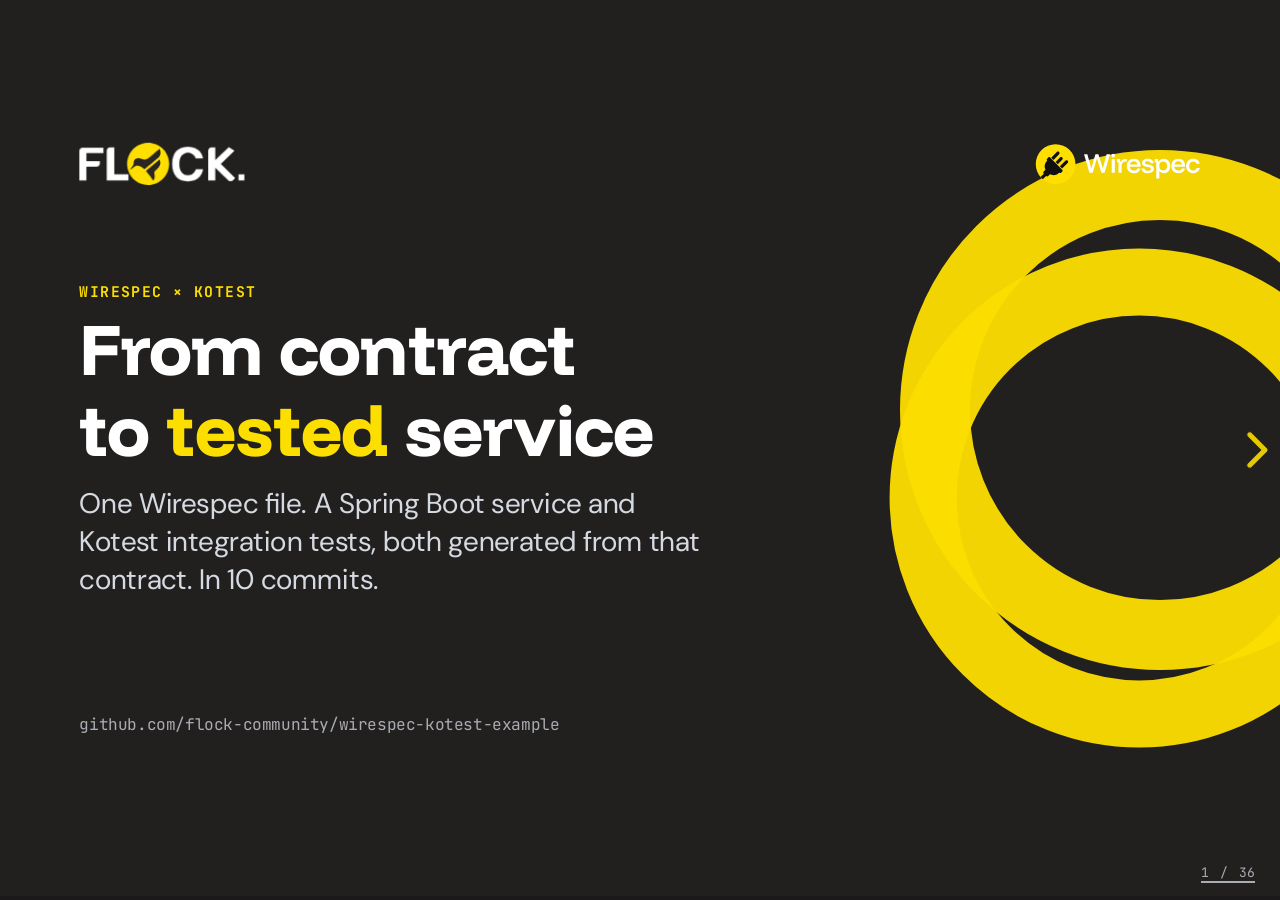
==== index.html @ 3bbf3395 "Add the slides for the talk A reveal.js deck in slides/ that introduces the story and walks through " ====
<!doctype html>
<html lang="en">
<head>
  <meta charset="utf-8">
  <meta name="viewport" content="width=device-width, initial-scale=1">
  <title>From contract to tested service · Wirespec × Kotest</title>
  <meta name="description" content="From one Wirespec contract to a Spring Boot service with Kotest integration tests, in 10 commits.">
  <link rel="icon" type="image/svg+xml" href="assets/wirespec-mark.svg">
  <link rel="stylesheet" href="vendor/reveal.js-5.2.1/dist/reset.css">
  <link rel="stylesheet" href="vendor/reveal.js-5.2.1/dist/reveal.css">
  <link rel="stylesheet" href="css/flock.css">
</head>
<body>
<div class="reveal">
  <div class="deck-footer">
    <img src="assets/flock-logo.png" alt="Flock.">
    <span class="label"></span>
  </div>

  <div class="slides">

    <!-- ============================================================ Intro -->

    <section class="title-slide" data-state="title">
      <div class="frame">
        <div class="brand-row">
          <img src="assets/flock-logo.png" alt="Flock.">
          <img src="assets/wirespec-logo.svg" alt="Wirespec">
        </div>
        <div>
          <p class="kicker">Wirespec × Kotest</p>
          <h1>From contract<br>to <span class="hl">tested</span> service</h1>
          <p class="lead">One Wirespec file. A Spring Boot service and Kotest integration tests, both generated from that contract. In 10 commits.</p>
        </div>
        <p class="repo">github.com/flock-community/wirespec-kotest-example</p>
      </div>
      <aside class="notes">
        Welcome. This talk follows a repository that goes from one Wirespec contract to a Spring Boot
        service with Kotest integration tests, one commit per step. Every step is tagged, so you can
        check out any step afterwards and run it.
      </aside>
    </section>

    <section data-label="the story">
      <p class="kicker">The story</p>
      <h2>A small library service</h2>
      <div class="cols four cards">
        <div class="card"><h3>Books</h3><p>Put books on the shelf and list them by genre.</p><p class="caption">REST</p></div>
        <div class="card"><h3>Loans</h3><p>Borrow and return. A <code>409</code> when that is not allowed.</p><p class="caption">Business rules</p></div>
        <div class="card"><h3>Ratings</h3><p>Averaged from the reviews on an external review platform.</p><p class="caption">Downstream HTTP</p></div>
        <div class="card"><h3>Donations</h3><p>Donated books arrive on a Kafka topic.</p><p class="caption">Async messaging</p></div>
      </div>
      <p class="lead" style="margin-top: 40px">Every part of it is described in a Wirespec contract, and tested from that same contract.</p>
      <aside class="notes">
        The example is deliberately small but touches everything a real service has: a REST API, a
        business rule that can fail, a call to another team's service, and asynchronous messaging.
      </aside>
    </section>

    <section data-label="the problem">
      <p class="kicker">The problem</p>
      <h2>Integration tests drift away from the API</h2>
      <div class="cols cards big">
        <div class="card fragment"><h3>Hand-written JSON</h3><p>Rename a field in the API and the test still compiles. It just sends the wrong body.</p></div>
        <div class="card fragment"><h3>The same test data everywhere</h3><p>Every test adds Dune by Frank Herbert. Edge cases never show up.</p></div>
        <div class="card fragment"><h3>Untyped assertions</h3><p>JsonPath strings and raw status codes instead of the types the API defines.</p></div>
        <div class="card fragment"><h3>Nobody checks the contract</h3><p>An undeclared <code>500</code> or a body of the wrong shape slips through if no assertion looks at it.</p></div>
      </div>
      <aside class="notes">
        Most of us have written integration tests like this. They work, but they are not connected to
        the API they test. We will see such a test in step 5.
      </aside>
    </section>

    <section data-label="the idea">
      <p class="kicker">The idea</p>
      <h2>What if the tests came from the contract too?</h2>
      <div class="flow">
        <div class="box contract">library.ws</div>
        <div class="arrow">→</div>
        <div class="box">
          <h3>Wirespec Gradle plugin</h3>
          <span class="chip">SpringMappingAnnotationsExtension</span>
          <span class="chip">KotestDslExtension</span>
        </div>
        <div class="arrow">→</div>
        <div class="outputs">
          <div class="box">Models · endpoints · clients</div>
          <div class="box">Spring handler interfaces</div>
          <div class="box test"><em>Kotest DSL</em>: <code>generate</code> · <code>call</code> · <code>mock</code> · <code>send</code></div>
        </div>
      </div>
      <p class="lead" style="margin-top: 70px">Production code and test code from one source of truth.</p>
      <aside class="notes">
        Wirespec compiles the contract to Kotlin. IR extensions add to what is generated: one puts the
        Spring annotations on the handlers, the other generates a typed test DSL built on Kotest
        generators. That last one is what this talk is about.
      </aside>
    </section>

    <section data-label="the journey">
      <p class="kicker">The journey</p>
      <h2>10 commits</h2>
      <div class="roadmap">
        <div><span>1</span>Write the contract</div>
        <div><span>6</span>Generate the Kotest DSL</div>
        <div><span>2</span>Generate Kotlin with Gradle</div>
        <div><span>7</span>Scenario tests over real HTTP</div>
        <div><span>3</span>Turn it into a Spring Boot app</div>
        <div><span>8</span>Property-based integration tests</div>
        <div><span>4</span>Implement the generated handlers</div>
        <div><span>9</span>Mock a downstream service</div>
        <div><span>5</span>A first test, the classic way</div>
        <div><span>10</span>Test an async Kafka channel</div>
      </div>
      <p class="note">Every step is a commit and a tag: <code>git checkout step-01</code> … <code>step-10</code></p>
      <aside class="notes">
        Steps 1 to 4 build the service, step 5 tests it the classic way, and steps 6 to 10 introduce the
        Kotest integration piece by piece.
      </aside>
    </section>

    <!-- ============================================================ Step 1 -->

    <section class="divider" data-state="divider" data-background-color="#fcde00">
      <div class="frame">
        <p class="number">01</p>
        <h2>Write the contract</h2>
        <p>One file describes the whole API. No code yet.</p>
        <p><span class="pill">git checkout step-01</span></p>
      </div>
    </section>

    <section data-label="step-01 · write the contract">
      <p class="kicker">Step 01</p>
      <h2>library.ws</h2>
      <div class="cols wide-right">
        <pre><code class="language-wirespec" data-trim data-line-numbers="|1|3-5|7-12"><script type="text/template">
type Isbn = String(/^97[89][0-9]{10}$/g)

enum Genre {
  FICTION, NON_FICTION, SCIENCE, CHILDREN
}

type BookInput {
  isbn: Isbn,
  title: String,
  author: String,
  genre: Genre
}
        </script></code></pre>
        <pre><code class="language-wirespec" data-trim><script type="text/template">
endpoint ListBooks GET /books ? {genre: Genre?} -> {
  200 -> Book[]
}

endpoint AddBook POST BookInput /books -> {
  201 -> Book
  400 -> ApiError
}

endpoint BorrowBook POST /books/{id: BookId}/loan -> {
  200 -> Book
  404 -> ApiError
  409 -> ApiError
}
        </script></code></pre>
      </div>
      <p class="caption">Refined types with a regex, an enum, records, and endpoints with path and query parameters, a body and every status they can answer.</p>
      <aside class="notes">
        Isbn is a refined type: a String constrained by a regex. Remember the regex and the declared
        statuses; both come back later. The test generators produce values that match the regex, and
        every response a test receives is checked against these statuses.
      </aside>
    </section>

    <!-- ============================================================ Step 2 -->

    <section class="divider" data-state="divider" data-background-color="#fcde00">
      <div class="frame">
        <p class="number">02</p>
        <h2>Generate Kotlin</h2>
        <p>The Wirespec Gradle plugin turns the contract into Kotlin on every build.</p>
        <p><span class="pill">git checkout step-02</span></p>
      </div>
    </section>

    <section data-label="step-02 · generate kotlin">
      <p class="kicker">Step 02</p>
      <h2>A Gradle task generates the code</h2>
      <div class="cols wide-left">
        <div>
          <span class="file">build.gradle.kts</span>
          <pre><code class="language-kotlin" data-trim><script type="text/template">
plugins {
    alias(libs.plugins.kotlin.jvm)
    alias(libs.plugins.wirespec)
}

val wirespec = tasks.register<CompileWirespecTask>("wirespec") {
    input = layout.projectDirectory.dir("src/main/wirespec")
    output = layout.buildDirectory.dir("generated/wirespec")
    packageName = "community.flock.library.contract"
    languages = listOf(Language.Kotlin)
}

kotlin.sourceSets.main {
    kotlin.srcDir(wirespec.flatMap { it.output })
}
          </script></code></pre>
        </div>
        <table class="grid">
          <tr><th>Package</th><th>Contains</th></tr>
          <tr><td><code>model</code></td><td>Data classes and enums; refined types with a <code>validate()</code></td></tr>
          <tr><td><code>endpoint</code></td><td>Per endpoint: <code>Request</code>, a sealed <code>Response</code>, <code>Handler</code>, <code>Call</code></td></tr>
          <tr><td><code>client</code></td><td>Clients on a pluggable <code>Wirespec.Transportation</code></td></tr>
          <tr><td><code>generator</code></td><td>A <code>&lt;Type&gt;Generator</code> per type, driven by a <code>Wirespec.Generator</code></td></tr>
        </table>
      </div>
      <p class="caption">The source directory is the task's output, so Gradle runs <code>wirespec</code> before <code>compileKotlin</code> without a <code>dependsOn</code>.</p>
      <aside class="notes">
        The plugin provides the CompileWirespecTask. Adding its output as a source directory is all the
        wiring needed. Point out the generator package: it is the hook the Kotest integration uses in
        step 6.
      </aside>
    </section>

    <section data-label="step-02 · generate kotlin">
      <p class="kicker">Step 02</p>
      <h2>What the generator writes</h2>
      <div class="cols">
        <div>
          <span class="file">model/Isbn.kt</span>
          <pre><code class="language-kotlin" data-trim><script type="text/template">
data class Isbn(
  override val value: String
) : Wirespec.Refined<String> {
  override fun validate(): Boolean =
    Regex("""^97[89][0-9]{10}$""").matches(value)
  override fun toString(): String =
    value
}
          </script></code></pre>
        </div>
        <div>
          <span class="file">endpoint/AddBook.kt (abridged)</span>
          <pre class="tight"><code class="language-kotlin" data-trim><script type="text/template">
object AddBook : Wirespec.Endpoint {
  data class Request(..., override val body: BookInput)
  sealed interface Response<T : Any> : Wirespec.Response<T>
  data class Response201(..., override val body: Book)
  data class Response400(..., override val body: ApiError)

  fun interface Handler : Wirespec.Handler {
    suspend fun addBook(request: Request): Response<*>
  }
  fun interface Call : Wirespec.Call {
    suspend fun addBook(body: BookInput): Response<*>
  }
}
          </script></code></pre>
        </div>
      </div>
      <p class="caption">The generated code only needs the small Wirespec runtime (<code>wirespec-jvm</code>).</p>
      <aside class="notes">
        Refined types become wrappers with a validate() that checks the regex. Each endpoint becomes an
        object with a sealed Response per declared status, a Handler for the server side and a Call
        for the client side.
      </aside>
    </section>

    <!-- ============================================================ Step 3 -->

    <section class="divider" data-state="divider" data-background-color="#fcde00">
      <div class="frame">
        <p class="number">03</p>
        <h2>Spring Boot</h2>
        <p>Plug the generated handlers into Spring MVC.</p>
        <p><span class="pill">git checkout step-03</span></p>
      </div>
    </section>

    <section data-label="step-03 · spring boot">
      <p class="kicker">Step 03</p>
      <h2>An IR extension adds the Spring annotations</h2>
      <div class="cols wide-left">
        <div>
          <span class="file">build.gradle.kts</span>
          <pre class="tight"><code class="language-kotlin" data-trim data-line-numbers="|2|5|8-11"><script type="text/template">
dependencies {
    implementation(platform(SpringBootPlugin.BOM_COORDINATES))
    implementation(libs.spring.boot.starter.web)
    implementation(libs.kotlinx.coroutines.reactor)
    implementation(libs.wirespec.spring)
}

tasks.register<CompileWirespecTask>("wirespec") {
    // ...
    extensionClasses = listOf(SpringMappingAnnotationsExtension::class.java)
}
          </script></code></pre>
          <p class="note">The Spring Boot BOM is a Gradle <code>platform(...)</code>: it adds constraints instead of forcing versions, so <code>kotlinx-coroutines</code> and Jackson are not downgraded.</p>
        </div>
        <div>
          <span class="file">generated: endpoint/AddBook.kt</span>
          <pre class="tight"><code class="language-kotlin" data-trim><script type="text/template">
interface Handler : Wirespec.Handler {
    @PostMapping("/books")
    suspend fun addBook(request: Request): Response<*>
}
          </script></code></pre>
          <span class="file">LibraryApplication.kt</span>
          <pre class="tight"><code class="language-kotlin" data-trim><script type="text/template">
@SpringBootApplication
@EnableWirespecController
class LibraryApplication

fun main(args: Array<String>) {
    runApplication<LibraryApplication>(*args)
}
          </script></code></pre>
        </div>
      </div>
      <aside class="notes">
        Two IR extensions ship with the Gradle plugin, so no buildscript classpath is needed.
        @EnableWirespecController maps requests to the generated Request types and registers a
        Wirespec.Serialization bean, which the tests reuse from step 7 on.
      </aside>
    </section>

    <!-- ============================================================ Step 4 -->

    <section class="divider" data-state="divider" data-background-color="#fcde00">
      <div class="frame">
        <p class="number">04</p>
        <h2>Implement the handlers</h2>
        <p>The compiler keeps the controller honest.</p>
        <p><span class="pill">git checkout step-04</span></p>
      </div>
    </section>

    <section data-label="step-04 · implement the handlers">
      <p class="kicker">Step 04</p>
      <h2>The controller implements the generated handlers</h2>
      <pre class="tight"><code class="language-kotlin" data-trim data-line-numbers="|1-3|5-8|10-15"><script type="text/template">
@RestController
class BookController(private val library: Library) :
    ListBooks.Handler, AddBook.Handler, GetBook.Handler, BorrowBook.Handler, ReturnBook.Handler {

    override suspend fun addBook(request: AddBook.Request): AddBook.Response<*> = when {
        request.body.isbn.validate() -> AddBook.Response201(library.add(request.body))
        else -> AddBook.Response400(ApiError(code = 400, message = "Invalid ISBN: ${request.body.isbn}"))
    }

    override suspend fun borrowBook(request: BorrowBook.Request): BorrowBook.Response<*> =
        when (val result = library.borrow(request.path.id)) {
            is LoanResult.Ok -> BorrowBook.Response200(result.book)
            LoanResult.NotFound -> BorrowBook.Response404(notFound(request.path.id))
            LoanResult.Conflict -> BorrowBook.Response409(ApiError(code = 409, message = "..."))
        }
}
      </script></code></pre>
      <div class="cols three cards">
        <div class="card"><p>No <code>@RequestMapping</code>: the routing comes from the contract.</p></div>
        <div class="card"><p><code>AddBook</code> cannot answer <code>404</code>. It does not compile.</p></div>
        <div class="card"><p><code>validate()</code> is generated from the ISBN regex.</p></div>
      </div>
      <aside class="notes">
        Show that a handler can only return the variants its endpoint declares. Demo with bootRun and
        curl: POST /books, then POST /books/{id}/loan twice gives 200 and then 409.
      </aside>
    </section>

    <!-- ============================================================ Step 5 -->

    <section class="divider" data-state="divider" data-background-color="#fcde00">
      <div class="frame">
        <p class="number">05</p>
        <h2>The classic test</h2>
        <p>How many Spring Boot integration tests look today.</p>
        <p><span class="pill">git checkout step-05</span></p>
      </div>
    </section>

    <section data-label="step-05 · the classic test">
      <p class="kicker">Step 05</p>
      <h2>TestRestTemplate, JSON strings and JsonPath</h2>
      <pre class="tight"><code class="language-kotlin" data-trim data-line-numbers="|5-6|10|15-16"><script type="text/template">
@SpringBootTest(webEnvironment = RANDOM_PORT)
class BookApiTest(rest: TestRestTemplate) : FunSpec({

    fun addBook(): String {
        val json = """{ "isbn": "9780441013593", "title": "Dune",
                       "author": "Frank Herbert", "genre": "FICTION" }"""
        val headers = HttpHeaders().apply { contentType = MediaType.APPLICATION_JSON }
        val response = rest.postForEntity("/books", HttpEntity(json, headers), String::class.java)
        response.statusCode shouldBe HttpStatus.CREATED
        return JsonPath.read(response.body, "$.id")
    }

    test("a book can be added and fetched back") {
        val response = rest.getForEntity("/books/${addBook()}", String::class.java)
        response.statusCode shouldBe HttpStatus.OK
        JsonPath.read<String>(response.body, "$.title") shouldBe "Dune"
    }
})
      </script></code></pre>
      <p class="caption">Kotest with the Spring extension, registered once in <code>ProjectConfig</code>. It works, but nothing in it is connected to <code>library.ws</code>.</p>
      <aside class="notes">
        This is where most projects are. Step through the highlights: a JSON string, JsonPath to read
        the id, and the same Dune in every test. The rest of the talk replaces this with code
        generated from the contract.
      </aside>
    </section>

    <!-- ============================================================ Step 6 -->

    <section class="divider" data-state="divider" data-background-color="#fcde00">
      <div class="frame">
        <p class="number">06</p>
        <h2>Generate the Kotest DSL</h2>
        <p>One more IR extension, and the contract becomes a test DSL.</p>
        <p><span class="pill">git checkout step-06</span></p>
      </div>
    </section>

    <section data-label="step-06 · generate the kotest dsl">
      <p class="kicker">Step 06</p>
      <h2>KotestDslExtension generates a typed DSL</h2>
      <div class="cols" style="grid-template-columns: 1fr 1.6fr">
        <div>
          <span class="file">build.gradle.kts</span>
          <pre class="tight"><code class="language-kotlin" data-trim><script type="text/template">
extensionClasses = listOf(
    SpringMappingAnnotationsExtension::class.java,
    KotestDslExtension::class.java,
)
          </script></code></pre>
          <p class="note">A <code>Sync</code> task moves the generated <code>kotest</code> package to the test source set, so Kotest stays out of the production jar.</p>
        </div>
        <table class="grid">
          <tr><th>Generated</th><th>Gives you</th></tr>
          <tr><td><code>BookInput.generate { }</code></td><td>an <code>Arb&lt;BookInput&gt;</code>: valid books, pinning what you set</td></tr>
          <tr><td><code>AddBook.generate.request { }</code></td><td>an <code>Arb</code> of requests with <code>path</code>, <code>query</code>, <code>body</code> blocks</td></tr>
          <tr><td><code>AddBook.generate.response201 { }</code></td><td>an <code>Arb</code> per declared response</td></tr>
          <tr><td><code>.call()</code></td><td>sends a generated request, returns the typed response</td></tr>
          <tr><td><code>.mock { }</code></td><td>stubs a downstream service with a generated response</td></tr>
          <tr><td><code>.send()</code></td><td>publishes a generated message to a channel</td></tr>
        </table>
      </div>
      <aside class="notes">
        One file per type and per endpoint lands in the kotest package. Everything returns a Kotest Arb,
        which is what makes the rest possible. To hang BookInput.generate on the type, the extension
        adds an empty companion object to each record; the models stay free of Kotest.
      </aside>
    </section>

    <section data-label="step-06 · generate the kotest dsl">
      <p class="kicker">Step 06</p>
      <h2>Generated data, no Spring needed</h2>
      <div class="cols wide-left">
        <div>
          <span class="file">GeneratedDataTest.kt</span>
          <pre class="tight"><code class="language-kotlin" data-trim data-line-numbers="|1-5|7-14"><script type="text/template">
test("every generated book satisfies the contract") {
    checkAll(BookInput.generate()) { book ->
        book.isbn.validate() shouldBe true
    }
}

test("pin the fields a test is about, generate the rest") {
    val book = BookInput.generate {
        title("Dune")
        genre(Genre.FICTION)
    }.draw()

    book.title shouldBe "Dune"
}
          </script></code></pre>
        </div>
        <div>
          <span class="file">BookInput.generate().draw()</span>
          <pre class="tight output ok"><code class="language-plaintext" data-trim><script type="text/template">
BookInput(
  isbn   = 9797433818565,
  title  = title-Y4xwT7n9,
  author = author-YJMi5uf3,
  genre  = NON_FICTION
)
          </script></code></pre>
          <span class="file">field slots</span>
          <pre class="tight"><code class="language-kotlin" data-trim><script type="text/template">
BookInput.generate {
    title("Dune")              // a fixed value
    genre = Arb.enum<Genre>()  // a Kotest Arb
}
          </script></code></pre>
        </div>
      </div>
      <aside class="notes">
        ISBNs are drawn from the regex, enums from their entries, and strings get readable values that
        start with the field name. The lower-level API, kotestWirespecKotlinGenerator(seed), drives the
        generators from step 2 and is deterministic per seed.
      </aside>
    </section>

    <!-- ============================================================ Step 7 -->

    <section class="divider" data-state="divider" data-background-color="#fcde00">
      <div class="frame">
        <p class="number">07</p>
        <h2>Scenario tests over real HTTP</h2>
        <p>Point the DSL at the running application.</p>
        <p><span class="pill">git checkout step-07</span></p>
      </div>
    </section>

    <section data-label="step-07 · scenario tests over real http">
      <p class="kicker">Step 07</p>
      <h2>Tell the DSL how to reach the app</h2>
      <span class="file">LibraryApi.kt</span>
      <pre class="tight"><code class="language-kotlin" data-trim data-line-numbers="|2|3"><script type="text/template">
val libraryApi = WirespecEndpointExtension(
    serialization = { serialization() },
    transportation = { HttpTransportation("http://localhost:${property("local.server.port")}") },
)

suspend fun serialization(): Wirespec.Serialization = applicationContext().getBean<Wirespec.Serialization>()
      </script></code></pre>
      <span class="file">BookApiTest.kt</span>
      <pre class="tight"><code class="language-kotlin" data-trim><script type="text/template">
@SpringBootTest(webEnvironment = RANDOM_PORT)
class BookApiTest : FunSpec({
    extension(libraryApi)
    // tests
})
      </script></code></pre>
      <div class="cols">
        <p class="note"><strong>Serialization</strong>: the application's own <code>Wirespec.Serialization</code> bean, so tests write and read JSON exactly like the service.</p>
        <p class="note"><strong>Transportation</strong>: <code>HttpTransportation</code> from the Wirespec JVM integration, on the JDK <code>HttpClient</code>, to the random port.</p>
      </div>
      <aside class="notes">
        WirespecEndpointExtension is a Kotest extension. It puts the serialization and the transport in
        the coroutine context of each test, and call() picks them up. The spec registers it with
        extension(libraryApi).
      </aside>
    </section>

    <section data-label="step-07 · scenario tests over real http">
      <p class="kicker">Step 07</p>
      <h2>Before and after</h2>
      <div class="cols">
        <div>
          <span class="file">step 5 · classic</span>
          <pre class="tight"><code class="language-kotlin" data-trim><script type="text/template">
val json = """{ "isbn": "9780441013593",
  "title": "Dune", "author": "Frank Herbert",
  "genre": "FICTION" }"""
val response = rest.postForEntity(
    "/books", HttpEntity(json, headers), String::class.java)
response.statusCode shouldBe HttpStatus.CREATED
val id = JsonPath.read<String>(response.body, "$.id")

val fetched = rest.getForEntity("/books/$id", String::class.java)
fetched.statusCode shouldBe HttpStatus.OK
JsonPath.read<String>(fetched.body, "$.title") shouldBe "Dune"
          </script></code></pre>
        </div>
        <div>
          <span class="file">step 7 · Wirespec DSL</span>
          <pre class="tight"><code class="language-kotlin" data-trim><script type="text/template">
val added = AddBook.generate.request {
    body { title("Dune") }
}.call()
added.shouldBeInstanceOf<AddBook.Response201>()

val fetched = GetBook.generate.request {
    path { id(added.body.id) }
}.call()
fetched.shouldBeInstanceOf<GetBook.Response200>()

fetched.body shouldBe added.body
          </script></code></pre>
        </div>
      </div>
      <ul class="check small">
        <li class="fragment">No JSON, no URLs: rename a field in <code>library.ws</code> and the test stops compiling.</li>
        <li class="fragment">Only the title is pinned. ISBN, author and genre are generated, and valid.</li>
        <li class="fragment"><code>call()</code> returns the sealed <code>Response</code>; <code>shouldBeInstanceOf</code> narrows it to a type.</li>
      </ul>
      <aside class="notes">
        The same test, side by side. The scenario only states what it is about: a book called Dune.
        Everything else comes from the generators, so every run uses different valid data.
      </aside>
    </section>

    <section data-label="step-07 · scenario tests over real http">
      <p class="kicker">Step 07</p>
      <h2>Every response is checked against the contract</h2>
      <p class="small muted">When <code>GetBook</code> throws instead of answering <code>404</code>, the test fails, even though no assertion looks at the status:</p>
      <pre class="tight output"><code class="language-plaintext" data-trim><script type="text/template">
java.lang.AssertionError: GetBook failed (wirespec seed=1872276388795):
  [GetBook] UndeclaredStatus: status 500 is not declared by the contract. Declared: [200, 404]
  body={"timestamp":"...","status":500,"error":"Internal Server Error","path":"/books/7c722694-..."}
      </script></code></pre>
      <p class="small muted">Unhappy paths are still easy. Pin an invalid value on purpose:</p>
      <pre class="tight"><code class="language-kotlin" data-trim><script type="text/template">
test("an invalid ISBN is rejected") {
    AddBook.generate.request { body { isbn("not-an-isbn") } }.call()
        .shouldBeInstanceOf<AddBook.Response400>()
}
      </script></code></pre>
      <aside class="notes">
        An undeclared status, or a body that does not deserialize into the declared type, fails the
        test. The message names the endpoint and prints the seed of the generated data.
      </aside>
    </section>

    <!-- ============================================================ Step 8 -->

    <section class="divider" data-state="divider" data-background-color="#fcde00">
      <div class="frame">
        <p class="number">08</p>
        <h2>Property-based integration tests</h2>
        <p>Everything is a Kotest <code style="color: inherit">Arb</code>, so <code style="color: inherit">checkAll</code> works against the running service.</p>
        <p><span class="pill">git checkout step-08</span></p>
      </div>
    </section>

    <section data-label="step-08 · property-based tests">
      <p class="kicker">Step 08</p>
      <h2>checkAll against the running service</h2>
      <pre class="tight"><code class="language-kotlin" data-trim><script type="text/template">
test("books of every genre can be listed by that genre") {
    checkAll(Exhaustive.enum<Genre>()) { genre ->
        val book = addBook { genre(genre) }

        ListBooks.generate.request { query { genre(genre) } }.call()
            .shouldBeInstanceOf<ListBooks.Response200>()
            .body.shouldContain(book)
            .shouldForAll { it.genre shouldBe genre }
    }
}
      </script></code></pre>
      <pre class="tight"><code class="language-kotlin" data-trim><script type="text/template">
test("titles and authors survive the round trip, whatever characters they contain") {
    val text = Arb.string(1..40, Arb.choice(Codepoint.printableAscii(), Codepoint.cyrillic(), Codepoint.egyptianHieroglyphs()))

    checkAll(50, text, text) { anyTitle, anyAuthor ->
        val book = addBook { title(anyTitle); author(anyAuthor) }
        GetBook.generate.request { path { id(book.id) } }.call()
            .shouldBeInstanceOf<GetBook.Response200>()
            .body shouldBe book
    }
}
      </script></code></pre>
      <aside class="notes">
        addBook is a three-line helper around AddBook.generate.request { }.call(). The first property is
        exhaustive over the enum; the second sends titles in Cyrillic and Egyptian hieroglyphs, which a
        hand-written test never would.
      </aside>
    </section>

    <section data-label="step-08 · property-based tests">
      <p class="kicker">Step 08</p>
      <h2>A stateful property, shrunk against the service</h2>
      <pre class="tight"><code class="language-kotlin" data-trim data-line-numbers="|2|5-11"><script type="text/template">
test("a book can only be borrowed when it is available and only be returned when it is on loan") {
    checkAll(25, Arb.list(Arb.enum<LoanAction>(), 1..10)) { actions ->
        val book = addBook()

        actions.fold(true) { available, action ->
            val accepted = when (action) {
                LoanAction.BORROW -> BorrowBook.generate.request { path { id(book.id) } }.call() is BorrowBook.Response200
                LoanAction.RETURN -> ReturnBook.generate.request { path { id(book.id) } }.call() is ReturnBook.Response200
            }
            accepted shouldBe (available == (action == LoanAction.BORROW))
            available != accepted
        }
    }
}
      </script></code></pre>
      <p class="small muted">Break the conflict check in <code>Library</code>, and Kotest finds the smallest sequence that shows it:</p>
      <pre class="tight output"><code class="language-plaintext" data-trim><script type="text/template">
Property failed after 3 attempts

    Arg 0: [BORROW, BORROW] (shrunk from [RETURN, RETURN, RETURN, RETURN, RETURN, RETURN, BORROW, BORROW])

Repeat this test by using seed 3571094219167116827
      </script></code></pre>
      <aside class="notes">
        Random sequences of borrow and return actions are checked against a one-line model. Each
        iteration adds its own book, so iterations do not share state and shrinking works against the
        running service.
      </aside>
    </section>

    <!-- ============================================================ Step 9 -->

    <section class="divider" data-state="divider" data-background-color="#fcde00">
      <div class="frame">
        <p class="number">09</p>
        <h2>Mock a downstream service</h2>
        <p>The review platform publishes its own contract. Use it to stub the platform.</p>
        <p><span class="pill">git checkout step-09</span></p>
      </div>
    </section>

    <section data-label="step-09 · mock a downstream service">
      <p class="kicker">Step 09</p>
      <h2>Another team's contract, the same tooling</h2>
      <div class="cols">
        <div>
          <span class="file">reviews.ws</span>
          <pre class="tight"><code class="language-wirespec" data-trim><script type="text/template">
type Review {
  isbn: String,
  stars: Integer(1, 5),
  text: String
}

endpoint GetReviews GET /reviews ? {isbn: String} -> {
  200 -> Review[]
}
          </script></code></pre>
          <p class="note">The library adds <code>GetRating GET /books/{id}/rating</code>: the average of a book's reviews.</p>
        </div>
        <div>
          <span class="file">ReviewsClient.kt</span>
          <pre class="tight"><code class="language-kotlin" data-trim><script type="text/template">
@Component
class ReviewsClient(
    serialization: Wirespec.Serialization,
    @Value("\${reviews.base-url}") baseUrl: String,
) {
    private val client =
        GetReviewsClient(serialization, HttpTransportation(baseUrl))

    suspend fun reviewsOf(isbn: Isbn): List<Review> =
        when (val response = client.getReviews(isbn.value)) {
            is GetReviews.Response200 -> response.body
        }
}
          </script></code></pre>
        </div>
      </div>
      <aside class="notes">
        reviews.ws sits next to library.ws, so the same task generates its models, a client and its
        test DSL. The application calls the platform through the generated GetReviewsClient.
      </aside>
    </section>

    <section data-label="step-09 · mock a downstream service">
      <p class="kicker">Step 09</p>
      <h2><code style="color: inherit">.mock { }</code> is the counterpart of <code style="color: inherit">.call()</code></h2>
      <pre class="tight"><code class="language-kotlin" data-trim data-line-numbers="|4|8-12|14"><script type="text/template">
@SpringBootTest(webEnvironment = RANDOM_PORT)
class RatingTest : FunSpec({
    extension(libraryApi)
    extension(WirespecMockExtension(server = reviewService, serialization = { serialization() }))

    test("the rating is the average of the book's reviews") {
        val book = addBook()
        val reviews = listOf(5L, 4L, 3L).map { stars ->
            Review.generate { isbn(book.isbn.value); stars(stars) }.draw()
        }
        GetReviews.generate.response200 { body(reviews) }
            .mock { request -> request.queries.isbn == book.isbn.value }

        ratingOf(book) shouldBe Rating(bookId = book.id, reviews = 3, average = 4.0)
    }
})
      </script></code></pre>
      <div class="cols three cards">
        <div class="card"><p><code>call()</code>: generate a request and <em>send</em> it.</p></div>
        <div class="card"><p><code>mock { }</code>: generate a response and <em>stub</em> it, for every request the typed predicate accepts.</p></div>
        <div class="card"><p><code>MockServer</code> has two methods. A WireMock version takes about 30 lines.</p></div>
      </div>
      <aside class="notes">
        The predicate receives a typed GetReviews.Request, so it reads request.queries.isbn. The stub
        is serialized with the application's own serialization, so it sends exactly the JSON the
        generated client expects.
      </aside>
    </section>

    <section data-label="step-09 · mock a downstream service">
      <p class="kicker">Step 09</p>
      <h2>Feed the app anything the other contract allows</h2>
      <pre class="tight"><code class="language-kotlin" data-trim><script type="text/template">
test("whatever the review platform answers, the average stays within the stars its contract allows") {
    checkAll(20, Arb.list(Review.generate(), 1..25)) { reviews ->
        val book = addBook()
        GetReviews.generate.response200 { body(reviews) }
            .mock { request -> request.queries.isbn == book.isbn.value }

        val rating = ratingOf(book)
        rating.average.shouldNotBeNull() shouldBeIn 1.0..5.0
        rating.average shouldBe (reviews.map { it.stars }.average() plusOrMinus 1e-9)
    }
}
      </script></code></pre>
      <p class="small muted"><code>Review.generate()</code> respects <code>stars: Integer(1, 5)</code>. And when the app calls the platform in a way no stub accepts, the contract catches it:</p>
      <pre class="tight output"><code class="language-plaintext" data-trim><script type="text/template">
java.lang.AssertionError: GetRating failed (wirespec seed=2410745794640): [GetRating] UndeclaredStatus:
  status 500 is not declared by the contract. Declared: [200, 404]
      </script></code></pre>
      <aside class="notes">
        The downstream contract is a generator for realistic answers. The unmatched stub returns a 404
        that GetReviews does not declare, the generated client throws, the app answers 500, and the
        GetRating contract check fails the test.
      </aside>
    </section>

    <!-- ============================================================ Step 10 -->

    <section class="divider" data-state="divider" data-background-color="#fcde00">
      <div class="frame">
        <p class="number">10</p>
        <h2>Test an async channel</h2>
        <p>Donated books arrive over Kafka.</p>
        <p><span class="pill">git checkout step-10</span></p>
      </div>
    </section>

    <section data-label="step-10 · test an async channel">
      <p class="kicker">Step 10</p>
      <h2>A channel in the contract, a listener in the app</h2>
      <span class="file">library.ws</span>
      <pre><code class="language-wirespec" data-trim><script type="text/template">
channel BookDonations -> BookInput
      </script></code></pre>
      <span class="file">DonationListener.kt</span>
      <pre><code class="language-kotlin" data-trim><script type="text/template">
@Component
class DonationListener(
    private val library: Library,
    private val serialization: Wirespec.Serialization,
) {
    @KafkaListener(topics = [BOOK_DONATIONS_TOPIC])
    fun onDonation(message: ByteArray) {
        serialization.deserializeBody<BookInput>(message, typeOf<BookInput>())
            .takeIf { it.isbn.validate() }
            ?.let(library::add)
    }
}
      </script></code></pre>
      <aside class="notes">
        Wirespec describes asynchronous messaging too. The application consumes the topic with a plain
        @KafkaListener and the application's Wirespec.Serialization, and shelves every donation with a
        valid ISBN.
      </aside>
    </section>

    <section data-label="step-10 · test an async channel">
      <p class="kicker">Step 10</p>
      <h2><code style="color: inherit">.send()</code> a message, then <code style="color: inherit">eventually</code> check the shelf</h2>
      <pre class="tight"><code class="language-kotlin" data-trim data-line-numbers="|2|5-8|11|13-15"><script type="text/template">
@SpringBootTest(webEnvironment = RANDOM_PORT, properties = ["spring.kafka.listener.auto-startup=true"])
@EmbeddedKafka(partitions = 1, topics = [BOOK_DONATIONS_TOPIC], bootstrapServersProperty = "spring.kafka.bootstrap-servers")
class DonationTest : FunSpec({
    extension(libraryApi)
    extension(WirespecChannelExtension(
        serialization = { serialization() },
        transportation = { KafkaChannelTransport(property("spring.kafka.bootstrap-servers")) },
    ))

    test("a donated book ends up on the shelf") {
        val donation = BookDonations.generate.message { title("The Hobbit") }.send(BOOK_DONATIONS_TOPIC)

        eventually(15.seconds) {
            shelf() shouldContain donation    // shelf() lists the books with ListBooks ... .call()
        }
    }
})
      </script></code></pre>
      <div class="cols three cards">
        <div class="card"><p><code>send()</code> returns the message it generated and published.</p></div>
        <div class="card"><p><code>ChannelTransport</code> has one method. A <code>KafkaProducer</code> version takes about 20 lines.</p></div>
        <div class="card"><p>No Docker: the Kafka broker and WireMock run inside the test JVM.</p></div>
      </div>
      <aside class="notes">
        The channel DSL covers the sending side. Combined with the endpoint DSL and Kotest's eventually,
        one test drives Kafka in and checks the result over HTTP.
      </aside>
    </section>

    <!-- ============================================================ Wrap-up -->

    <section data-label="recap">
      <p class="kicker">Recap</p>
      <h2>One contract, four entry points</h2>
      <table class="grid" style="font-size: 0.72em">
        <tr><th style="width: 47%">You write</th><th>It does</th><th>Backed by</th></tr>
        <tr><td><code>BookInput.generate { title("Dune") }</code></td><td>an <code>Arb</code> of contract-valid values</td><td>plain Kotest</td></tr>
        <tr><td><code>AddBook.generate.request { }.call()</code></td><td>sends a request, returns the typed response</td><td><code>WirespecEndpointExtension</code></td></tr>
        <tr><td><code>GetReviews.generate.response200 { }.mock { }</code></td><td>stubs a downstream service</td><td><code>WirespecMockExtension</code></td></tr>
        <tr><td><code>BookDonations.generate.message { }.send()</code></td><td>publishes a message to a channel</td><td><code>WirespecChannelExtension</code></td></tr>
      </table>
      <p class="note">Every entry point is a Kotest <code>Arb</code>: <code>checkAll</code>, <code>Exhaustive</code>, shrinking and <code>eventually</code> all work.</p>
      <aside class="notes">
        Four entry points, three small extensions. Transportation, MockServer and ChannelTransport are
        tiny interfaces, so you can bring your own HTTP client, mock server or broker.
      </aside>
    </section>

    <section data-label="takeaways">
      <p class="kicker">Takeaways</p>
      <h2>What you get</h2>
      <div class="cols cards big">
        <div class="card"><h3>One source of truth</h3><p>Production code, clients and the test DSL are generated from the same contract.</p></div>
        <div class="card"><h3>Pin what matters</h3><p>A scenario spells out what it is about. Everything else is generated, and valid.</p></div>
        <div class="card"><h3>The contract checks every call</h3><p>Undeclared statuses and bodies of the wrong shape fail the test.</p></div>
        <div class="card"><h3>All of Kotest</h3><p>Property tests, shrinking and <code>eventually</code>, against the real service.</p></div>
      </div>
      <aside class="notes">
        Wrap up: the contract is no longer only documentation. It drives the code and the tests, and the
        tests check the code against it on every call.
      </aside>
    </section>

    <section data-label="thank you">
      <div class="cols" style="grid-template-columns: 1.4fr 1fr; align-items: center; height: 100%">
        <div>
          <p class="kicker">Thank you</p>
          <h2>Try it yourself</h2>
          <ul class="small">
            <li>The repository: <a href="https://github.com/flock-community/wirespec-kotest-example">flock-community/wirespec-kotest-example</a></li>
            <li>One tag per step: <code>git checkout step-01</code> … <code>step-10</code></li>
            <li>Wirespec: <a href="https://wirespec.io">wirespec.io</a> · <a href="https://github.com/flock-community/wirespec">github.com/flock-community/wirespec</a></li>
            <li>The Kotest integration: <a href="https://wirespec.io/docs/integration/kotest">wirespec.io/docs/integration/kotest</a></li>
          </ul>
          <img src="assets/flock-logo.png" alt="Flock." style="height: 40px; margin-top: 24px">
        </div>
        <div style="text-align: center">
          <img src="assets/repo-qr.svg" alt="QR code to the repository" style="width: 300px; border-radius: 14px">
          <p class="caption">The repository</p>
        </div>
      </div>
      <aside class="notes">
        Point at the repository: every step is a commit and a tag, and the README walks through each
        one. Questions.
      </aside>
    </section>

  </div>
</div>

<script src="vendor/reveal.js-5.2.1/dist/reveal.js"></script>
<script src="vendor/reveal.js-5.2.1/plugin/highlight/highlight.js"></script>
<script src="vendor/reveal.js-5.2.1/plugin/notes/notes.js"></script>
<script src="js/wirespec-language.js"></script>
<script src="js/deck.js"></script>
</body>
</html>
---- vendor/reveal.js-5.2.1/dist/reveal.css ----
/**
 * reveal.js 5.2.0
 * https://revealjs.com
 * MIT licensed
 *
 * Copyright (C) 2011-2024 Hakim El Hattab, https://hakim.se
 */

.reveal .r-stretch,.reveal .stretch{max-width:none;max-height:none}.reveal pre.r-stretch code,.reveal pre.stretch code{height:100%;max-height:100%;box-sizing:border-box}.reveal .r-fit-text{display:inline-block;white-space:nowrap}.reveal .r-stack{display:grid;grid-template-rows:100%}.reveal .r-stack>*{grid-area:1/1;margin:auto}.reveal .r-hstack,.reveal .r-vstack{display:flex}.reveal .r-hstack img,.reveal .r-hstack video,.reveal .r-vstack img,.reveal .r-vstack video{min-width:0;min-height:0;object-fit:contain}.reveal .r-vstack{flex-direction:column;align-items:center;justify-content:center}.reveal .r-hstack{flex-direction:row;align-items:center;justify-content:center}.reveal .items-stretch{align-items:stretch}.reveal .items-start{align-items:flex-start}.reveal .items-center{align-items:center}.reveal .items-end{align-items:flex-end}.reveal .justify-between{justify-content:space-between}.reveal .justify-around{justify-content:space-around}.reveal .justify-start{justify-content:flex-start}.reveal .justify-center{justify-content:center}.reveal .justify-end{justify-content:flex-end}html.reveal-full-page{width:100%;height:100%;height:100vh;height:calc(var(--vh,1vh) * 100);height:100dvh;overflow:hidden}.reveal-viewport{height:100%;overflow:hidden;position:relative;line-height:1;margin:0;background-color:#fff;color:#000;--r-controls-spacing:12px;--r-overlay-header-height:40px;--r-overlay-margin:0px;--r-overlay-padding:6px;--r-overlay-gap:5px}@media screen and (max-width:1024px),(max-height:768px){.reveal-viewport{--r-overlay-header-height:26px}}.reveal-viewport:fullscreen{top:0!important;left:0!important;width:100%!important;height:100%!important;transform:none!important}.reveal .fragment{transition:all .2s ease}.reveal .fragment:not(.custom){opacity:0;visibility:hidden;will-change:opacity}.reveal .fragment.visible{opacity:1;visibility:inherit}.reveal .fragment.disabled{transition:none}.reveal .fragment.grow{opacity:1;visibility:inherit}.reveal .fragment.grow.visible{transform:scale(1.3)}.reveal .fragment.shrink{opacity:1;visibility:inherit}.reveal .fragment.shrink.visible{transform:scale(.7)}.reveal .fragment.zoom-in{transform:scale(.1)}.reveal .fragment.zoom-in.visible{transform:none}.reveal .fragment.fade-out{opacity:1;visibility:inherit}.reveal .fragment.fade-out.visible{opacity:0;visibility:hidden}.reveal .fragment.semi-fade-out{opacity:1;visibility:inherit}.reveal .fragment.semi-fade-out.visible{opacity:.5;visibility:inherit}.reveal .fragment.strike{opacity:1;visibility:inherit}.reveal .fragment.strike.visible{text-decoration:line-through}.reveal .fragment.fade-up{transform:translate(0,40px)}.reveal .fragment.fade-up.visible{transform:translate(0,0)}.reveal .fragment.fade-down{transform:translate(0,-40px)}.reveal .fragment.fade-down.visible{transform:translate(0,0)}.reveal .fragment.fade-right{transform:translate(-40px,0)}.reveal .fragment.fade-right.visible{transform:translate(0,0)}.reveal .fragment.fade-left{transform:translate(40px,0)}.reveal .fragment.fade-left.visible{transform:translate(0,0)}.reveal .fragment.current-visible,.reveal .fragment.fade-in-then-out{opacity:0;visibility:hidden}.reveal .fragment.current-visible.current-fragment,.reveal .fragment.fade-in-then-out.current-fragment{opacity:1;visibility:inherit}.reveal .fragment.fade-in-then-semi-out{opacity:0;visibility:hidden}.reveal .fragment.fade-in-then-semi-out.visible{opacity:.5;visibility:inherit}.reveal .fragment.fade-in-then-semi-out.current-fragment{opacity:1;visibility:inherit}.reveal .fragment.highlight-blue,.reveal .fragment.highlight-current-blue,.reveal .fragment.highlight-current-green,.reveal .fragment.highlight-current-red,.reveal .fragment.highlight-green,.reveal .fragment.highlight-red{opacity:1;visibility:inherit}.reveal .fragment.highlight-red.visible{color:#ff2c2d}.reveal .fragment.highlight-green.visible{color:#17ff2e}.reveal .fragment.highlight-blue.visible{color:#1b91ff}.reveal .fragment.highlight-current-red.current-fragment{color:#ff2c2d}.reveal .fragment.highlight-current-green.current-fragment{color:#17ff2e}.reveal .fragment.highlight-current-blue.current-fragment{color:#1b91ff}.reveal:after{content:"";font-style:italic}.reveal iframe{z-index:1}.reveal a{position:relative}@keyframes bounce-right{0%,10%,25%,40%,50%{transform:translateX(0)}20%{transform:translateX(10px)}30%{transform:translateX(-5px)}}@keyframes bounce-left{0%,10%,25%,40%,50%{transform:translateX(0)}20%{transform:translateX(-10px)}30%{transform:translateX(5px)}}@keyframes bounce-down{0%,10%,25%,40%,50%{transform:translateY(0)}20%{transform:translateY(10px)}30%{transform:translateY(-5px)}}.reveal .controls{display:none;position:absolute;top:auto;bottom:var(--r-controls-spacing);right:var(--r-controls-spacing);left:auto;z-index:11;color:#000;pointer-events:none;font-size:10px}.reveal .controls button{position:absolute;padding:0;background-color:transparent;border:0;outline:0;cursor:pointer;color:currentColor;transform:scale(.9999);transition:color .2s ease,opacity .2s ease,transform .2s ease;z-index:2;pointer-events:auto;font-size:inherit;visibility:hidden;opacity:0;-webkit-appearance:none;-webkit-tap-highlight-color:transparent}.reveal .controls .controls-arrow:after,.reveal .controls .controls-arrow:before{content:"";position:absolute;top:0;left:0;width:2.6em;height:.5em;border-radius:.25em;background-color:currentColor;transition:all .15s ease,background-color .8s ease;transform-origin:.2em 50%;will-change:transform}.reveal .controls .controls-arrow{position:relative;width:3.6em;height:3.6em}.reveal .controls .controls-arrow:before{transform:translateX(.5em) translateY(1.55em) rotate(45deg)}.reveal .controls .controls-arrow:after{transform:translateX(.5em) translateY(1.55em) rotate(-45deg)}.reveal .controls .controls-arrow:hover:before{transform:translateX(.5em) translateY(1.55em) rotate(40deg)}.reveal .controls .controls-arrow:hover:after{transform:translateX(.5em) translateY(1.55em) rotate(-40deg)}.reveal .controls .controls-arrow:active:before{transform:translateX(.5em) translateY(1.55em) rotate(36deg)}.reveal .controls .controls-arrow:active:after{transform:translateX(.5em) translateY(1.55em) rotate(-36deg)}.reveal .controls .navigate-left{right:6.4em;bottom:3.2em;transform:translateX(-10px)}.reveal .controls .navigate-left.highlight{animation:bounce-left 2s 50 both ease-out}.reveal .controls .navigate-right{right:0;bottom:3.2em;transform:translateX(10px)}.reveal .controls .navigate-right .controls-arrow{transform:rotate(180deg)}.reveal .controls .navigate-right.highlight{animation:bounce-right 2s 50 both ease-out}.reveal .controls .navigate-up{right:3.2em;bottom:6.4em;transform:translateY(-10px)}.reveal .controls .navigate-up .controls-arrow{transform:rotate(90deg)}.reveal .controls .navigate-down{right:3.2em;bottom:-1.4em;padding-bottom:1.4em;transform:translateY(10px)}.reveal .controls .navigate-down .controls-arrow{transform:rotate(-90deg)}.reveal .controls .navigate-down.highlight{animation:bounce-down 2s 50 both ease-out}.reveal .controls[data-controls-back-arrows=faded] .navigate-up.enabled{opacity:.3}.reveal .controls[data-controls-back-arrows=faded] .navigate-up.enabled:hover{opacity:1}.reveal .controls[data-controls-back-arrows=hidden] .navigate-up.enabled{opacity:0;visibility:hidden}.reveal .controls .enabled{visibility:visible;opacity:.9;cursor:pointer;transform:none}.reveal .controls .enabled.fragmented{opacity:.5}.reveal .controls .enabled.fragmented:hover,.reveal .controls .enabled:hover{opacity:1}.reveal:not(.rtl) .controls[data-controls-back-arrows=faded] .navigate-left.enabled{opacity:.3}.reveal:not(.rtl) .controls[data-controls-back-arrows=faded] .navigate-left.enabled:hover{opacity:1}.reveal:not(.rtl) .controls[data-controls-back-arrows=hidden] .navigate-left.enabled{opacity:0;visibility:hidden}.reveal.rtl .controls[data-controls-back-arrows=faded] .navigate-right.enabled{opacity:.3}.reveal.rtl .controls[data-controls-back-arrows=faded] .navigate-right.enabled:hover{opacity:1}.reveal.rtl .controls[data-controls-back-arrows=hidden] .navigate-right.enabled{opacity:0;visibility:hidden}.reveal[data-navigation-mode=linear].has-horizontal-slides .navigate-down,.reveal[data-navigation-mode=linear].has-horizontal-slides .navigate-up{display:none}.reveal:not(.has-vertical-slides) .controls .navigate-left,.reveal[data-navigation-mode=linear].has-horizontal-slides .navigate-left{bottom:1.4em;right:5.5em}.reveal:not(.has-vertical-slides) .controls .navigate-right,.reveal[data-navigation-mode=linear].has-horizontal-slides .navigate-right{bottom:1.4em;right:.5em}.reveal:not(.has-horizontal-slides) .controls .navigate-up{right:1.4em;bottom:5em}.reveal:not(.has-horizontal-slides) .controls .navigate-down{right:1.4em;bottom:.5em}.reveal.has-dark-background .controls{color:#fff}.reveal.has-light-background .controls{color:#000}.reveal.no-hover .controls .controls-arrow:active:before,.reveal.no-hover .controls .controls-arrow:hover:before{transform:translateX(.5em) translateY(1.55em) rotate(45deg)}.reveal.no-hover .controls .controls-arrow:active:after,.reveal.no-hover .controls .controls-arrow:hover:after{transform:translateX(.5em) translateY(1.55em) rotate(-45deg)}@media screen and (min-width:500px){.reveal-viewport{--r-controls-spacing:0.8em}.reveal .controls[data-controls-layout=edges]{top:0;right:0;bottom:0;left:0}.reveal .controls[data-controls-layout=edges] .navigate-down,.reveal .controls[data-controls-layout=edges] .navigate-left,.reveal .controls[data-controls-layout=edges] .navigate-right,.reveal .controls[data-controls-layout=edges] .navigate-up{bottom:auto;right:auto}.reveal .controls[data-controls-layout=edges] .navigate-left{top:50%;left:var(--r-controls-spacing);margin-top:-1.8em}.reveal .controls[data-controls-layout=edges] .navigate-right{top:50%;right:var(--r-controls-spacing);margin-top:-1.8em}.reveal .controls[data-controls-layout=edges] .navigate-up{top:var(--r-controls-spacing);left:50%;margin-left:-1.8em}.reveal .controls[data-controls-layout=edges] .navigate-down{bottom:calc(var(--r-controls-spacing) - 1.4em + .3em);left:50%;margin-left:-1.8em}}.reveal .progress{position:absolute;display:none;height:3px;width:100%;bottom:0;left:0;z-index:10;background-color:rgba(0,0,0,.2);color:#fff}.reveal .progress:after{content:"";display:block;position:absolute;height:10px;width:100%;top:-10px}.reveal .progress span{display:block;height:100%;width:100%;background-color:currentColor;transition:transform .8s cubic-bezier(.26,.86,.44,.985);transform-origin:0 0;transform:scaleX(0)}.reveal .slide-number{position:absolute;display:block;right:8px;bottom:8px;z-index:31;font-family:Helvetica,sans-serif;font-size:12px;line-height:1;color:#fff;background-color:rgba(0,0,0,.4);padding:5px}.reveal .slide-number a{color:currentColor}.reveal .slide-number-delimiter{margin:0 3px}.reveal{position:relative;width:100%;height:100%;overflow:hidden;touch-action:pinch-zoom}.reveal.embedded{touch-action:pan-y}.reveal.embedded.is-vertical-slide{touch-action:none}.reveal .slides{position:absolute;width:100%;height:100%;top:0;right:0;bottom:0;left:0;margin:auto;pointer-events:none;overflow:visible;z-index:1;text-align:center;perspective:600px;perspective-origin:50% 40%}.reveal .slides>section{perspective:600px}.reveal .slides>section,.reveal .slides>section>section{display:none;position:absolute;width:100%;pointer-events:auto;z-index:10;transform-style:flat;transition:transform-origin .8s cubic-bezier(.26,.86,.44,.985),transform .8s cubic-bezier(.26,.86,.44,.985),visibility .8s cubic-bezier(.26,.86,.44,.985),opacity .8s cubic-bezier(.26,.86,.44,.985)}.reveal[data-transition-speed=fast] .slides section{transition-duration:.4s}.reveal[data-transition-speed=slow] .slides section{transition-duration:1.2s}.reveal .slides section[data-transition-speed=fast]{transition-duration:.4s}.reveal .slides section[data-transition-speed=slow]{transition-duration:1.2s}.reveal .slides>section.stack{padding-top:0;padding-bottom:0;pointer-events:none;height:100%}.reveal .slides>section.present,.reveal .slides>section>section.present{display:block;z-index:11;opacity:1}.reveal .slides>section:empty,.reveal .slides>section>section:empty,.reveal .slides>section>section[data-background-interactive],.reveal .slides>section[data-background-interactive]{pointer-events:none}.reveal.center,.reveal.center .slides,.reveal.center .slides section{min-height:0!important}.reveal .slides>section:not(.present),.reveal .slides>section>section:not(.present){pointer-events:none}.reveal.overview .slides>section,.reveal.overview .slides>section>section{pointer-events:auto}.reveal .slides>section.future,.reveal .slides>section.future>section,.reveal .slides>section.past,.reveal .slides>section.past>section,.reveal .slides>section>section.future,.reveal .slides>section>section.past{opacity:0}.reveal .slides>section[data-transition=slide].past,.reveal .slides>section[data-transition~=slide-out].past,.reveal.slide .slides>section:not([data-transition]).past{transform:translate(-150%,0)}.reveal .slides>section[data-transition=slide].future,.reveal .slides>section[data-transition~=slide-in].future,.reveal.slide .slides>section:not([data-transition]).future{transform:translate(150%,0)}.reveal .slides>section>section[data-transition=slide].past,.reveal .slides>section>section[data-transition~=slide-out].past,.reveal.slide .slides>section>section:not([data-transition]).past{transform:translate(0,-150%)}.reveal .slides>section>section[data-transition=slide].future,.reveal .slides>section>section[data-transition~=slide-in].future,.reveal.slide .slides>section>section:not([data-transition]).future{transform:translate(0,150%)}.reveal .slides>section[data-transition=linear].past,.reveal .slides>section[data-transition~=linear-out].past,.reveal.linear .slides>section:not([data-transition]).past{transform:translate(-150%,0)}.reveal .slides>section[data-transition=linear].future,.reveal .slides>section[data-transition~=linear-in].future,.reveal.linear .slides>section:not([data-transition]).future{transform:translate(150%,0)}.reveal .slides>section>section[data-transition=linear].past,.reveal .slides>section>section[data-transition~=linear-out].past,.reveal.linear .slides>section>section:not([data-transition]).past{transform:translate(0,-150%)}.reveal .slides>section>section[data-transition=linear].future,.reveal .slides>section>section[data-transition~=linear-in].future,.reveal.linear .slides>section>section:not([data-transition]).future{transform:translate(0,150%)}.reveal .slides section[data-transition=default].stack,.reveal.default .slides section.stack{transform-style:preserve-3d}.reveal .slides>section[data-transition=default].past,.reveal .slides>section[data-transition~=default-out].past,.reveal.default .slides>section:not([data-transition]).past{transform:translate3d(-100%,0,0) rotateY(-90deg) translate3d(-100%,0,0)}.reveal .slides>section[data-transition=default].future,.reveal .slides>section[data-transition~=default-in].future,.reveal.default .slides>section:not([data-transition]).future{transform:translate3d(100%,0,0) rotateY(90deg) translate3d(100%,0,0)}.reveal .slides>section>section[data-transition=default].past,.reveal .slides>section>section[data-transition~=default-out].past,.reveal.default .slides>section>section:not([data-transition]).past{transform:translate3d(0,-300px,0) rotateX(70deg) translate3d(0,-300px,0)}.reveal .slides>section>section[data-transition=default].future,.reveal .slides>section>section[data-transition~=default-in].future,.reveal.default .slides>section>section:not([data-transition]).future{transform:translate3d(0,300px,0) rotateX(-70deg) translate3d(0,300px,0)}.reveal .slides section[data-transition=convex].stack,.reveal.convex .slides section.stack{transform-style:preserve-3d}.reveal .slides>section[data-transition=convex].past,.reveal .slides>section[data-transition~=convex-out].past,.reveal.convex .slides>section:not([data-transition]).past{transform:translate3d(-100%,0,0) rotateY(-90deg) translate3d(-100%,0,0)}.reveal .slides>section[data-transition=convex].future,.reveal .slides>section[data-transition~=convex-in].future,.reveal.convex .slides>section:not([data-transition]).future{transform:translate3d(100%,0,0) rotateY(90deg) translate3d(100%,0,0)}.reveal .slides>section>section[data-transition=convex].past,.reveal .slides>section>section[data-transition~=convex-out].past,.reveal.convex .slides>section>section:not([data-transition]).past{transform:translate3d(0,-300px,0) rotateX(70deg) translate3d(0,-300px,0)}.reveal .slides>section>section[data-transition=convex].future,.reveal .slides>section>section[data-transition~=convex-in].future,.reveal.convex .slides>section>section:not([data-transition]).future{transform:translate3d(0,300px,0) rotateX(-70deg) translate3d(0,300px,0)}.reveal .slides section[data-transition=concave].stack,.reveal.concave .slides section.stack{transform-style:preserve-3d}.reveal .slides>section[data-transition=concave].past,.reveal .slides>section[data-transition~=concave-out].past,.reveal.concave .slides>section:not([data-transition]).past{transform:translate3d(-100%,0,0) rotateY(90deg) translate3d(-100%,0,0)}.reveal .slides>section[data-transition=concave].future,.reveal .slides>section[data-transition~=concave-in].future,.reveal.concave .slides>section:not([data-transition]).future{transform:translate3d(100%,0,0) rotateY(-90deg) translate3d(100%,0,0)}.reveal .slides>section>section[data-transition=concave].past,.reveal .slides>section>section[data-transition~=concave-out].past,.reveal.concave .slides>section>section:not([data-transition]).past{transform:translate3d(0,-80%,0) rotateX(-70deg) translate3d(0,-80%,0)}.reveal .slides>section>section[data-transition=concave].future,.reveal .slides>section>section[data-transition~=concave-in].future,.reveal.concave .slides>section>section:not([data-transition]).future{transform:translate3d(0,80%,0) rotateX(70deg) translate3d(0,80%,0)}.reveal .slides section[data-transition=zoom],.reveal.zoom .slides section:not([data-transition]){transition-timing-function:ease}.reveal .slides>section[data-transition=zoom].past,.reveal .slides>section[data-transition~=zoom-out].past,.reveal.zoom .slides>section:not([data-transition]).past{visibility:hidden;transform:scale(16)}.reveal .slides>section[data-transition=zoom].future,.reveal .slides>section[data-transition~=zoom-in].future,.reveal.zoom .slides>section:not([data-transition]).future{visibility:hidden;transform:scale(.2)}.reveal .slides>section>section[data-transition=zoom].past,.reveal .slides>section>section[data-transition~=zoom-out].past,.reveal.zoom .slides>section>section:not([data-transition]).past{transform:scale(16)}.reveal .slides>section>section[data-transition=zoom].future,.reveal .slides>section>section[data-transition~=zoom-in].future,.reveal.zoom .slides>section>section:not([data-transition]).future{transform:scale(.2)}.reveal.cube .slides{perspective:1300px}.reveal.cube .slides section{padding:30px;min-height:700px;backface-visibility:hidden;box-sizing:border-box;transform-style:preserve-3d}.reveal.center.cube .slides section{min-height:0}.reveal.cube .slides section:not(.stack):before{content:"";position:absolute;display:block;width:100%;height:100%;left:0;top:0;background:rgba(0,0,0,.1);border-radius:4px;transform:translateZ(-20px)}.reveal.cube .slides section:not(.stack):after{content:"";position:absolute;display:block;width:90%;height:30px;left:5%;bottom:0;background:0 0;z-index:1;border-radius:4px;box-shadow:0 95px 25px rgba(0,0,0,.2);transform:translateZ(-90px) rotateX(65deg)}.reveal.cube .slides>section.stack{padding:0;background:0 0}.reveal.cube .slides>section.past{transform-origin:100% 0;transform:translate3d(-100%,0,0) rotateY(-90deg)}.reveal.cube .slides>section.future{transform-origin:0 0;transform:translate3d(100%,0,0) rotateY(90deg)}.reveal.cube .slides>section>section.past{transform-origin:0 100%;transform:translate3d(0,-100%,0) rotateX(90deg)}.reveal.cube .slides>section>section.future{transform-origin:0 0;transform:translate3d(0,100%,0) rotateX(-90deg)}.reveal.page .slides{perspective-origin:0 50%;perspective:3000px}.reveal.page .slides section{padding:30px;min-height:700px;box-sizing:border-box;transform-style:preserve-3d}.reveal.page .slides section.past{z-index:12}.reveal.page .slides section:not(.stack):before{content:"";position:absolute;display:block;width:100%;height:100%;left:0;top:0;background:rgba(0,0,0,.1);transform:translateZ(-20px)}.reveal.page .slides section:not(.stack):after{content:"";position:absolute;display:block;width:90%;height:30px;left:5%;bottom:0;background:0 0;z-index:1;border-radius:4px;box-shadow:0 95px 25px rgba(0,0,0,.2);transform:translateZ(-90px) rotateX(65deg)}.reveal.page .slides>section.stack{padding:0;background:0 0}.reveal.page .slides>section.past{transform-origin:0 0;transform:translate3d(-40%,0,0) rotateY(-80deg)}.reveal.page .slides>section.future{transform-origin:100% 0;transform:translate3d(0,0,0)}.reveal.page .slides>section>section.past{transform-origin:0 0;transform:translate3d(0,-40%,0) rotateX(80deg)}.reveal.page .slides>section>section.future{transform-origin:0 100%;transform:translate3d(0,0,0)}.reveal .slides section[data-transition=fade],.reveal.fade .slides section:not([data-transition]),.reveal.fade .slides>section>section:not([data-transition]){transform:none;transition:opacity .5s}.reveal.fade.overview .slides section,.reveal.fade.overview .slides>section>section{transition:none}.reveal .slides section[data-transition=none],.reveal.none .slides section:not([data-transition]){transform:none;transition:none}.reveal .pause-overlay{position:absolute;top:0;left:0;width:100%;height:100%;background:#000;visibility:hidden;opacity:0;z-index:100;transition:all 1s ease}.reveal .pause-overlay .resume-button{position:absolute;bottom:20px;right:20px;color:#ccc;border-radius:2px;padding:6px 14px;border:2px solid #ccc;font-size:16px;background:0 0;cursor:pointer}.reveal .pause-overlay .resume-button:hover{color:#fff;border-color:#fff}.reveal.paused .pause-overlay{visibility:visible;opacity:1}.reveal .no-transition,.reveal .no-transition *,.reveal .slides.disable-slide-transitions section{transition:none!important}.reveal .slides.disable-slide-transitions section{transform:none!important}.reveal .backgrounds{position:absolute;width:100%;height:100%;top:0;left:0;perspective:600px}.reveal .slide-background{display:none;position:absolute;width:100%;height:100%;opacity:0;visibility:hidden;overflow:hidden;background-color:rgba(0,0,0,0);transition:all .8s cubic-bezier(.26,.86,.44,.985)}.reveal .slide-background-content{position:absolute;width:100%;height:100%;background-position:50% 50%;background-repeat:no-repeat;background-size:cover}.reveal .slide-background.stack{display:block}.reveal .slide-background.present{opacity:1;visibility:visible;z-index:2}.print-pdf .reveal .slide-background{opacity:1!important;visibility:visible!important}.reveal .slide-background video{position:absolute;width:100%;height:100%;max-width:none;max-height:none;top:0;left:0;object-fit:cover}.reveal .slide-background[data-background-size=contain] video{object-fit:contain}.reveal>.backgrounds .slide-background[data-background-transition=none],.reveal[data-background-transition=none]>.backgrounds .slide-background:not([data-background-transition]){transition:none}.reveal>.backgrounds .slide-background[data-background-transition=slide],.reveal[data-background-transition=slide]>.backgrounds .slide-background:not([data-background-transition]){opacity:1}.reveal>.backgrounds .slide-background.past[data-background-transition=slide],.reveal[data-background-transition=slide]>.backgrounds .slide-background.past:not([data-background-transition]){transform:translate(-100%,0)}.reveal>.backgrounds .slide-background.future[data-background-transition=slide],.reveal[data-background-transition=slide]>.backgrounds .slide-background.future:not([data-background-transition]){transform:translate(100%,0)}.reveal>.backgrounds .slide-background>.slide-background.past[data-background-transition=slide],.reveal[data-background-transition=slide]>.backgrounds .slide-background>.slide-background.past:not([data-background-transition]){transform:translate(0,-100%)}.reveal>.backgrounds .slide-background>.slide-background.future[data-background-transition=slide],.reveal[data-background-transition=slide]>.backgrounds .slide-background>.slide-background.future:not([data-background-transition]){transform:translate(0,100%)}.reveal>.backgrounds .slide-background.past[data-background-transition=convex],.reveal[data-background-transition=convex]>.backgrounds .slide-background.past:not([data-background-transition]){opacity:0;transform:translate3d(-100%,0,0) rotateY(-90deg) translate3d(-100%,0,0)}.reveal>.backgrounds .slide-background.future[data-background-transition=convex],.reveal[data-background-transition=convex]>.backgrounds .slide-background.future:not([data-background-transition]){opacity:0;transform:translate3d(100%,0,0) rotateY(90deg) translate3d(100%,0,0)}.reveal>.backgrounds .slide-background>.slide-background.past[data-background-transition=convex],.reveal[data-background-transition=convex]>.backgrounds .slide-background>.slide-background.past:not([data-background-transition]){opacity:0;transform:translate3d(0,-100%,0) rotateX(90deg) translate3d(0,-100%,0)}.reveal>.backgrounds .slide-background>.slide-background.future[data-background-transition=convex],.reveal[data-background-transition=convex]>.backgrounds .slide-background>.slide-background.future:not([data-background-transition]){opacity:0;transform:translate3d(0,100%,0) rotateX(-90deg) translate3d(0,100%,0)}.reveal>.backgrounds .slide-background.past[data-background-transition=concave],.reveal[data-background-transition=concave]>.backgrounds .slide-background.past:not([data-background-transition]){opacity:0;transform:translate3d(-100%,0,0) rotateY(90deg) translate3d(-100%,0,0)}.reveal>.backgrounds .slide-background.future[data-background-transition=concave],.reveal[data-background-transition=concave]>.backgrounds .slide-background.future:not([data-background-transition]){opacity:0;transform:translate3d(100%,0,0) rotateY(-90deg) translate3d(100%,0,0)}.reveal>.backgrounds .slide-background>.slide-background.past[data-background-transition=concave],.reveal[data-background-transition=concave]>.backgrounds .slide-background>.slide-background.past:not([data-background-transition]){opacity:0;transform:translate3d(0,-100%,0) rotateX(-90deg) translate3d(0,-100%,0)}.reveal>.backgrounds .slide-background>.slide-background.future[data-background-transition=concave],.reveal[data-background-transition=concave]>.backgrounds .slide-background>.slide-background.future:not([data-background-transition]){opacity:0;transform:translate3d(0,100%,0) rotateX(90deg) translate3d(0,100%,0)}.reveal>.backgrounds .slide-background[data-background-transition=zoom],.reveal[data-background-transition=zoom]>.backgrounds .slide-background:not([data-background-transition]){transition-timing-function:ease}.reveal>.backgrounds .slide-background.past[data-background-transition=zoom],.reveal[data-background-transition=zoom]>.backgrounds .slide-background.past:not([data-background-transition]){opacity:0;visibility:hidden;transform:scale(16)}.reveal>.backgrounds .slide-background.future[data-background-transition=zoom],.reveal[data-background-transition=zoom]>.backgrounds .slide-background.future:not([data-background-transition]){opacity:0;visibility:hidden;transform:scale(.2)}.reveal>.backgrounds .slide-background>.slide-background.past[data-background-transition=zoom],.reveal[data-background-transition=zoom]>.backgrounds .slide-background>.slide-background.past:not([data-background-transition]){opacity:0;visibility:hidden;transform:scale(16)}.reveal>.backgrounds .slide-background>.slide-background.future[data-background-transition=zoom],.reveal[data-background-transition=zoom]>.backgrounds .slide-background>.slide-background.future:not([data-background-transition]){opacity:0;visibility:hidden;transform:scale(.2)}.reveal[data-transition-speed=fast]>.backgrounds .slide-background{transition-duration:.4s}.reveal[data-transition-speed=slow]>.backgrounds .slide-background{transition-duration:1.2s}.reveal [data-auto-animate-target^=unmatched]{will-change:opacity}.reveal section[data-auto-animate]:not(.stack):not([data-auto-animate=running]) [data-auto-animate-target^=unmatched]{opacity:0}.reveal.overview{perspective-origin:50% 50%;perspective:700px}.reveal.overview .slides section{height:100%;top:0!important;opacity:1!important;overflow:hidden;visibility:visible!important;cursor:pointer;box-sizing:border-box}.reveal.overview .slides section.present,.reveal.overview .slides section:hover{outline:10px solid rgba(150,150,150,.4);outline-offset:10px}.reveal.overview .slides section .fragment{opacity:1;transition:none}.reveal.overview .slides section:after,.reveal.overview .slides section:before{display:none!important}.reveal.overview .slides>section.stack{padding:0;top:0!important;background:0 0;outline:0;overflow:visible}.reveal.overview .backgrounds{perspective:inherit}.reveal.overview .backgrounds .slide-background{opacity:1;visibility:visible;outline:10px solid rgba(150,150,150,.1);outline-offset:10px}.reveal.overview .backgrounds .slide-background.stack{overflow:visible}.reveal.overview .slides section,.reveal.overview-deactivating .slides section{transition:none}.reveal.overview .backgrounds .slide-background,.reveal.overview-deactivating .backgrounds .slide-background{transition:none}.reveal.rtl .slides,.reveal.rtl .slides h1,.reveal.rtl .slides h2,.reveal.rtl .slides h3,.reveal.rtl .slides h4,.reveal.rtl .slides h5,.reveal.rtl .slides h6{direction:rtl;font-family:sans-serif}.reveal.rtl code,.reveal.rtl pre{direction:ltr}.reveal.rtl ol,.reveal.rtl ul{text-align:right}.reveal.rtl .progress span{transform-origin:100% 0}.reveal.has-parallax-background .backgrounds{transition:all .8s ease}.reveal.has-parallax-background[data-transition-speed=fast] .backgrounds{transition-duration:.4s}.reveal.has-parallax-background[data-transition-speed=slow] .backgrounds{transition-duration:1.2s}@keyframes fade-in{from{opacity:0}to{opacity:1}}@keyframes scale-up{from{transform:scale(.95)}to{transform:scale(1)}}.reveal [data-preview-image],.reveal [data-preview-link]:not(a):not([data-preview-link=false]),.reveal [data-preview-video]{cursor:zoom-in}.r-overlay{position:absolute;top:var(--r-overlay-margin);right:var(--r-overlay-margin);bottom:var(--r-overlay-margin);left:var(--r-overlay-margin);border-radius:min(var(--r-overlay-margin),6px);z-index:99;background:rgba(0,0,0,.95);-webkit-backdrop-filter:blur(10px);backdrop-filter:blur(10px);transition:all .3s ease;color:#fff;animation:fade-in .3s ease;font-family:ui-sans-serif,system-ui,-apple-system,Helvetica,sans-serif}.r-overlay-viewport{position:absolute;top:var(--r-overlay-padding);right:var(--r-overlay-padding);bottom:var(--r-overlay-padding);left:var(--r-overlay-padding);gap:var(--r-overlay-gap);display:flex;flex-direction:column}.r-overlay-header{display:flex;z-index:2;box-sizing:border-box;align-items:center;justify-content:flex-end;height:var(--r-overlay-header-height);gap:6px}.r-overlay-header .r-overlay-button{all:unset;display:flex;align-items:center;justify-content:center;min-width:var(--r-overlay-header-height);min-height:var(--r-overlay-header-height);padding:0 calc(var(--r-overlay-header-height)/ 4);opacity:1;border-radius:6px;font-size:18px;gap:8px;cursor:pointer;box-sizing:border-box}.r-overlay-header .r-overlay-button:hover{opacity:1;background-color:rgba(255,255,255,.15)}.r-overlay-header .icon{display:inline-block;width:20px;height:20px;background-position:50% 50%;background-size:100%;background-repeat:no-repeat}.r-overlay-close .icon{background-image:url([data-uri])}.r-overlay-external .icon{background-image:url([data-uri])}.r-overlay-content{position:relative;display:grid;place-items:center;border-radius:6px;overflow:hidden;flex-grow:1;background-color:rgba(20,20,20,.8);animation:scale-up .5s cubic-bezier(.26,.86,.44,.985)}.r-overlay-spinner{position:absolute;display:block;top:50%;left:50%;width:32px;height:32px;margin:-16px 0 0 -16px;z-index:10;background-image:url([data-uri]%2F%2F%2F6%2Bvr8nJybW1tcDAwOjo6Nvb26ioqKOjo7Ozs%2FLy8vz8%2FAAAAAAAAAAAACH%2FC05FVFNDQVBFMi4wAwEAAAAh%2FhpDcmVhdGVkIHdpdGggYWpheGxvYWQuaW5mbwAh%[base64]%2FV%2FnmOM82XiHRLYKhKP1oZmADdEAAAh%2BQQJCgAAACwAAAAAIAAgAAAE6hDISWlZpOrNp1lGNRSdRpDUolIGw5RUYhhHukqFu8DsrEyqnWThGvAmhVlteBvojpTDDBUEIFwMFBRAmBkSgOrBFZogCASwBDEY%2FCZSg7GSE0gSCjQBMVG023xWBhklAnoEdhQEfyNqMIcKjhRsjEdnezB%2BA4k8gTwJhFuiW4dokXiloUepBAp5qaKpp6%2BHo7aWW54wl7obvEe0kRuoplCGepwSx2jJvqHEmGt6whJpGpfJCHmOoNHKaHx61WiSR92E4lbFoq%2BB6QDtuetcaBPnW6%2BO7wDHpIiK9SaVK5GgV543tzjgGcghAgAh%[base64]%2B%2BG%2Bw48edZPK%2BM6hLJpQg484enXIdQFSS1u6UhksENEQAAIfkECQoAAAAsAAAAACAAIAAABOcQyEmpGKLqzWcZRVUQnZYg1aBSh2GUVEIQ2aQOE%2BG%2BcD4ntpWkZQj1JIiZIogDFFyHI0UxQwFugMSOFIPJftfVAEoZLBbcLEFhlQiqGp1Vd140AUklUN3eCA51C1EWMzMCezCBBmkxVIVHBWd3HHl9JQOIJSdSnJ0TDKChCwUJjoWMPaGqDKannasMo6WnM562R5YluZRwur0wpgqZE7NKUm%2BFNRPIhjBJxKZteWuIBMN4zRMIVIhffcgojwCF117i4nlLnY5ztRLsnOk%2BaV%2BoJY7V7m76PdkS4trKcdg0Zc0tTcKkRAAAIfkECQoAAAAsAAAAACAAIAAABO4QyEkpKqjqzScpRaVkXZWQEximw1BSCUEIlDohrft6cpKCk5xid5MNJTaAIkekKGQkWyKHkvhKsR7ARmitkAYDYRIbUQRQjWBwJRzChi9CRlBcY1UN4g0%[base64]%[base64]%2BE71SRQeyqUToLA7VxF0JDyIQh%2FMVVPMt1ECZlfcjZJ9mIKoaTl1MRIl5o4CUKXOwmyrCInCKqcWtvadL2SYhyASyNDJ0uIiRMDjI0Fd30%2FiI2UA5GSS5UDj2l6NoqgOgN4gksEBgYFf0FDqKgHnyZ9OX8HrgYHdHpcHQULXAS2qKpENRg7eAMLC7kTBaixUYFkKAzWAAnLC7FLVxLWDBLKCwaKTULgEwbLA4hJtOkSBNqITT3xEgfLpBtzE%2FjiuL04RGEBgwWhShRgQExHBAAh%2BQQJCgAAACwAAAAAIAAgAAAE7xDISWlSqerNpyJKhWRdlSAVoVLCWk6JKlAqAavhO9UkUHsqlE6CwO1cRdCQ8iEIfzFVTzLdRAmZX3I2SfZiCqGk5dTESJeaOAlClzsJsqwiJwiqnFrb2nS9kmIcgEsjQydLiIlHehhpejaIjzh9eomSjZR%[base64]%2BE71SRQeyqUToLA7VxF0JDyIQh%[base64]%2BE71SRQeyqUToLA7VxF0JDyIQh%2FMVVPMt1ECZlfcjZJ9mIKoaTl1MRIl5o4CUKXOwmyrCInCKqcWtvadL2SYhyASyNDJ0uIiUd6GAULDJCRiXo1CpGXDJOUjY%2BYip9DhToJA4RBLwMLCwVDfRgbBAaqqoZ1XBMHswsHtxtFaH1iqaoGNgAIxRpbFAgfPQSqpbgGBqUD1wBXeCYp1AYZ19JJOYgH1KwA4UBvQwXUBxPqVD9L3sbp2BNk2xvvFPJd%2BMFCN6HAAIKgNggY0KtEBAAh%[base64]%2BvsYMDAzZQPC9VCNkDWUhGkuE5PxJNwiUK4UfLzOlD4WvzAHaoG9nxPi5d%2BjYUqfAhhykOFwJWiAAAIfkECQoAAAAsAAAAACAAIAAABPAQyElpUqnqzaciSoVkXVUMFaFSwlpOCcMYlErAavhOMnNLNo8KsZsMZItJEIDIFSkLGQoQTNhIsFehRww2CQLKF0tYGKYSg%2BygsZIuNqJksKgbfgIGepNo2cIUB3V1B3IvNiBYNQaDSTtfhhx0CwVPI0UJe0%2Bbm4g5VgcGoqOcnjmjqDSdnhgEoamcsZuXO1aWQy8KAwOAuTYYGwi7w5h%2BKr0SJ8MFihpNbx%2B4Erq7BYBuzsdiH1jCAzoSfl0rVirNbRXlBBlLX%2BBP0XJLAPGzTkAuAOqb0WT5AH7OcdCm5B8TgRwSRKIHQtaLCwg1RAAAOwAAAAAAAAAAAA%3D%3D);visibility:hidden;opacity:0}.r-overlay-preview .r-overlay-content iframe{width:100%;height:100%;max-width:100%;max-height:100%;border:0;opacity:0;visibility:hidden;transition:all .3s ease}.r-overlay-preview[data-state=loaded] iframe{opacity:1;visibility:visible}.r-overlay-preview .r-overlay-content img,.r-overlay-preview .r-overlay-content video{position:absolute;max-width:100%;max-height:100%;width:100%;height:100%;margin:0;object-fit:scale-down}.r-overlay-preview[data-preview-fit=none] img,.r-overlay-preview[data-preview-fit=none] video{object-fit:none}.r-overlay-preview[data-preview-fit=scale-down] img,.r-overlay-preview[data-preview-fit=scale-down] video{object-fit:scale-down}.r-overlay-preview[data-preview-fit=contain] img,.r-overlay-preview[data-preview-fit=contain] video{object-fit:contain}.r-overlay-preview[data-preview-fit=cover] img,.r-overlay-preview[data-preview-fit=cover] video{object-fit:cover}.r-overlay-preview[data-state=loaded] .r-overlay-content-inner{position:absolute;z-index:-1;left:0;top:45%;width:100%;text-align:center;letter-spacing:normal}.r-overlay-preview .r-overlay-error{font-size:18px;color:orange}.r-overlay-preview .x-frame-error{opacity:0;transition:opacity .3s ease .3s}.r-overlay-preview[data-state=loaded] .x-frame-error{opacity:1}.r-overlay-preview[data-state=loading] .r-overlay-spinner{opacity:.6;visibility:visible}.r-overlay-help .r-overlay-content{overflow:auto}.r-overlay-help-content{max-width:560px;padding:20px 0;margin:auto;text-align:center;letter-spacing:normal}.r-overlay-help-content .title{font-size:20px;margin-top:0}.r-overlay-help .r-overlay-help-content table{border:1px solid #fff;border-collapse:collapse;font-size:16px;text-align:left}.r-overlay-help .r-overlay-help-content table td,.r-overlay-help .r-overlay-help-content table th{width:240px;padding:14px;border:1px solid #fff;vertical-align:middle}.r-overlay-help .r-overlay-help-content table th{padding-top:20px;padding-bottom:20px}.reveal .playback{position:absolute;left:15px;bottom:20px;z-index:30;cursor:pointer;transition:all .4s ease;-webkit-tap-highlight-color:transparent}.reveal.overview .playback{opacity:0;visibility:hidden}.reveal .hljs{min-height:100%}.reveal .hljs table{margin:initial}.reveal .hljs-ln-code,.reveal .hljs-ln-numbers{padding:0;border:0}.reveal .hljs-ln-numbers{opacity:.6;padding-right:.75em;text-align:right;vertical-align:top}.reveal .hljs.has-highlights tr:not(.highlight-line){opacity:.4}.reveal .hljs.has-highlights.fragment{transition:all .2s ease}.reveal .hljs:not(:first-child).fragment{position:absolute;top:0;left:0;width:100%;box-sizing:border-box}.reveal pre[data-auto-animate-target]{overflow:hidden}.reveal pre[data-auto-animate-target] code{height:100%}.reveal .roll{display:inline-block;line-height:1.2;overflow:hidden;vertical-align:top;perspective:400px;perspective-origin:50% 50%}.reveal .roll:hover{background:0 0;text-shadow:none}.reveal .roll span{display:block;position:relative;padding:0 2px;pointer-events:none;transition:all .4s ease;transform-origin:50% 0;transform-style:preserve-3d;backface-visibility:hidden}.reveal .roll:hover span{background:rgba(0,0,0,.5);transform:translate3d(0,0,-45px) rotateX(90deg)}.reveal .roll span:after{content:attr(data-title);display:block;position:absolute;left:0;top:0;padding:0 2px;backface-visibility:hidden;transform-origin:50% 0;transform:translate3d(0,110%,0) rotateX(-90deg)}.reveal aside.notes{display:none}.reveal .speaker-notes{display:none;position:absolute;width:33.3333333333%;height:100%;top:0;left:100%;padding:14px 18px 14px 18px;z-index:1;font-size:18px;line-height:1.4;border:1px solid rgba(0,0,0,.05);color:#222;background-color:#f5f5f5;overflow:auto;box-sizing:border-box;text-align:left;font-family:Helvetica,sans-serif;-webkit-overflow-scrolling:touch}.reveal .speaker-notes .notes-placeholder{color:#ccc;font-style:italic}.reveal .speaker-notes:focus{outline:0}.reveal .speaker-notes:before{content:"Speaker notes";display:block;margin-bottom:10px;opacity:.5}.reveal.show-notes{max-width:75%;overflow:visible}.reveal.show-notes .speaker-notes{display:block}@media screen and (min-width:1600px){.reveal .speaker-notes{font-size:20px}}@media screen and (max-width:1024px){.reveal.show-notes{border-left:0;max-width:none;max-height:70%;max-height:70vh;overflow:visible}.reveal.show-notes .speaker-notes{top:100%;left:0;width:100%;height:30vh;border:0}}@media screen and (max-width:600px){.reveal.show-notes{max-height:60%;max-height:60vh}.reveal.show-notes .speaker-notes{top:100%;height:40vh}.reveal .speaker-notes{font-size:14px}}.reveal .jump-to-slide{position:absolute;top:15px;left:15px;z-index:30;font-size:32px;-webkit-tap-highlight-color:transparent}.reveal .jump-to-slide-input{background:0 0;padding:8px;font-size:inherit;color:currentColor;border:0}.reveal .jump-to-slide-input::placeholder{color:currentColor;opacity:.5}.reveal.has-dark-background .jump-to-slide-input{color:#fff}.reveal.has-light-background .jump-to-slide-input{color:#222}.reveal .jump-to-slide-input:focus{outline:0}.zoomed .reveal *,.zoomed .reveal :after,.zoomed .reveal :before{backface-visibility:visible!important}.zoomed .reveal .controls,.zoomed .reveal .progress{opacity:0}.zoomed .reveal .roll span{background:0 0}.zoomed .reveal .roll span:after{visibility:hidden}.reveal-viewport.loading-scroll-mode{visibility:hidden}.reveal-viewport.reveal-scroll{margin:0 auto;overflow:auto;overflow-x:hidden;overflow-y:auto;z-index:1;--r-scrollbar-width:7px;--r-scrollbar-trigger-size:5px;--r-controls-spacing:8px}@media screen and (max-width:500px){.reveal-viewport.reveal-scroll{--r-scrollbar-width:3px;--r-scrollbar-trigger-size:3px}}.reveal-viewport.reveal-scroll .backgrounds,.reveal-viewport.reveal-scroll .controls,.reveal-viewport.reveal-scroll .playback,.reveal-viewport.reveal-scroll .progress,.reveal-viewport.reveal-scroll .slide-number,.reveal-viewport.reveal-scroll .speaker-notes{display:none!important}.reveal-viewport.reveal-scroll .pause-overlay,.reveal-viewport.reveal-scroll .r-overlay{position:fixed}.reveal-viewport.reveal-scroll .reveal{overflow:visible;touch-action:manipulation}.reveal-viewport.reveal-scroll .slides{position:static;pointer-events:initial;left:auto;top:auto;width:100%!important;margin:0;padding:0;overflow:visible;display:block;perspective:none;perspective-origin:50% 50%}.reveal-viewport.reveal-scroll .scroll-page{position:relative;width:100%;height:calc(var(--page-height) + var(--page-scroll-padding));z-index:1;overflow:visible}.reveal-viewport.reveal-scroll .scroll-page-sticky{position:sticky;height:var(--page-height);top:0}.reveal-viewport.reveal-scroll .scroll-page-content{position:absolute;top:0;left:0;width:100%;height:100%;overflow:hidden}.reveal-viewport.reveal-scroll .scroll-page section{visibility:visible!important;display:block!important;position:absolute!important;width:var(--slide-width)!important;height:var(--slide-height)!important;top:50%!important;left:50%!important;opacity:1!important;transform:scale(var(--slide-scale)) translate(-50%,-50%)!important;transform-style:flat!important;transform-origin:0 0!important}.reveal-viewport.reveal-scroll .slide-background{display:block!important;position:absolute;top:0;left:0;width:100%;height:100%;z-index:auto!important;visibility:visible;opacity:1;touch-action:manipulation}.reveal-viewport.reveal-scroll[data-scrollbar=auto]::-webkit-scrollbar,.reveal-viewport.reveal-scroll[data-scrollbar=true]::-webkit-scrollbar{display:none}.reveal-viewport.reveal-scroll[data-scrollbar=auto],.reveal-viewport.reveal-scroll[data-scrollbar=true]{scrollbar-width:none}.reveal-viewport.has-dark-background,.reveal.has-dark-background{--r-overlay-element-bg-color:240,240,240;--r-overlay-element-fg-color:0,0,0}.reveal-viewport.has-light-background,.reveal.has-light-background{--r-overlay-element-bg-color:0,0,0;--r-overlay-element-fg-color:240,240,240}.reveal-viewport.reveal-scroll .scrollbar{position:sticky;top:50%;z-index:20;opacity:0;transition:all .3s ease}.reveal-viewport.reveal-scroll .scrollbar.visible,.reveal-viewport.reveal-scroll .scrollbar:hover{opacity:1}.reveal-viewport.reveal-scroll .scrollbar .scrollbar-inner{position:absolute;width:var(--r-scrollbar-width);height:calc(var(--viewport-height) - var(--r-controls-spacing) * 2);right:var(--r-controls-spacing);top:0;transform:translateY(-50%);border-radius:var(--r-scrollbar-width);z-index:10}.reveal-viewport.reveal-scroll .scrollbar .scrollbar-playhead{position:absolute;width:var(--r-scrollbar-width);height:var(--r-scrollbar-width);top:0;left:0;border-radius:var(--r-scrollbar-width);background-color:rgba(var(--r-overlay-element-bg-color),1);z-index:11;transition:background-color .2s ease}.reveal-viewport.reveal-scroll .scrollbar .scrollbar-slide{position:absolute;width:100%;background-color:rgba(var(--r-overlay-element-bg-color),.2);box-shadow:0 0 0 1px rgba(var(--r-overlay-element-fg-color),.1);border-radius:var(--r-scrollbar-width);transition:background-color .2s ease}.reveal-viewport.reveal-scroll .scrollbar .scrollbar-slide:after{content:"";position:absolute;width:200%;height:100%;top:0;left:-50%;background:rgba(0,0,0,0);z-index:-1}.reveal-viewport.reveal-scroll .scrollbar .scrollbar-slide.active,.reveal-viewport.reveal-scroll .scrollbar .scrollbar-slide:hover{background-color:rgba(var(--r-overlay-element-bg-color),.4)}.reveal-viewport.reveal-scroll .scrollbar .scrollbar-trigger{position:absolute;width:100%;transition:background-color .2s ease}.reveal-viewport.reveal-scroll .scrollbar .scrollbar-slide.active.has-triggers{background-color:rgba(var(--r-overlay-element-bg-color),.4);z-index:10}.reveal-viewport.reveal-scroll .scrollbar .scrollbar-slide.active .scrollbar-trigger:after{content:"";position:absolute;width:var(--r-scrollbar-trigger-size);height:var(--r-scrollbar-trigger-size);border-radius:20px;top:50%;left:50%;transform:translate(-50%,-50%);background-color:rgba(var(--r-overlay-element-bg-color),1);transition:transform .2s ease,opacity .2s ease;opacity:.4}.reveal-viewport.reveal-scroll .scrollbar .scrollbar-slide.active .scrollbar-trigger.active:after,.reveal-viewport.reveal-scroll .scrollbar .scrollbar-slide.active .scrollbar-trigger.active~.scrollbar-trigger:after{opacity:1}.reveal-viewport.reveal-scroll .scrollbar .scrollbar-slide.active .scrollbar-trigger~.scrollbar-trigger.active:after{transform:translate(calc(var(--r-scrollbar-width) * -2),0);background-color:rgba(var(--r-overlay-element-bg-color),1)}html.reveal-print *{-webkit-print-color-adjust:exact}html.reveal-print{width:100%;height:100%;overflow:visible}html.reveal-print body{margin:0 auto!important;border:0;padding:0;float:none!important;overflow:visible}html.reveal-print .nestedarrow,html.reveal-print .reveal .controls,html.reveal-print .reveal .playback,html.reveal-print .reveal .progress,html.reveal-print .reveal.overview,html.reveal-print .state-background{display:none!important}html.reveal-print .reveal pre code{overflow:hidden!important}html.reveal-print .reveal{width:auto!important;height:auto!important;overflow:hidden!important}html.reveal-print .reveal .slides{position:static;width:100%!important;height:auto!important;zoom:1!important;pointer-events:initial;left:auto;top:auto;margin:0!important;padding:0!important;overflow:visible;display:block;perspective:none;perspective-origin:50% 50%}html.reveal-print .reveal .slides .pdf-page{position:relative;overflow:hidden;z-index:1;page-break-after:always}html.reveal-print .reveal .slides .pdf-page:last-of-type{page-break-after:avoid}html.reveal-print .reveal .slides section{visibility:visible!important;display:block!important;position:absolute!important;margin:0!important;padding:0!important;box-sizing:border-box!important;min-height:1px;opacity:1!important;transform-style:flat!important;transform:none!important}html.reveal-print .reveal section.stack{position:relative!important;margin:0!important;padding:0!important;page-break-after:avoid!important;height:auto!important;min-height:auto!important}html.reveal-print .reveal img{box-shadow:none}html.reveal-print .reveal .backgrounds{display:none}html.reveal-print .reveal .slide-background{display:block!important;position:absolute;top:0;left:0;width:100%;height:100%;z-index:auto!important}html.reveal-print .reveal.show-notes{max-width:none;max-height:none}html.reveal-print .reveal .speaker-notes-pdf{display:block;width:100%;height:auto;max-height:none;top:auto;right:auto;bottom:auto;left:auto;z-index:100}html.reveal-print .reveal .speaker-notes-pdf[data-layout=separate-page]{position:relative;color:inherit;background-color:transparent;padding:20px;page-break-after:always;border:0}html.reveal-print .reveal .slide-number-pdf{display:block;position:absolute;font-size:14px;visibility:visible}html.reveal-print .aria-status{display:none}@media print{html:not(.print-pdf){overflow:visible;width:auto;height:auto}html:not(.print-pdf) body{margin:0;padding:0;overflow:visible}html:not(.print-pdf) .reveal{background:#fff;font-size:20pt}html:not(.print-pdf) .reveal .backgrounds,html:not(.print-pdf) .reveal .controls,html:not(.print-pdf) .reveal .progress,html:not(.print-pdf) .reveal .slide-number,html:not(.print-pdf) .reveal .state-background{display:none!important}html:not(.print-pdf) .reveal li,html:not(.print-pdf) .reveal p,html:not(.print-pdf) .reveal td{font-size:20pt!important;color:#000}html:not(.print-pdf) .reveal h1,html:not(.print-pdf) .reveal h2,html:not(.print-pdf) .reveal h3,html:not(.print-pdf) .reveal h4,html:not(.print-pdf) .reveal h5,html:not(.print-pdf) .reveal h6{color:#000!important;height:auto;line-height:normal;text-align:left;letter-spacing:normal}html:not(.print-pdf) .reveal h1{font-size:28pt!important}html:not(.print-pdf) .reveal h2{font-size:24pt!important}html:not(.print-pdf) .reveal h3{font-size:22pt!important}html:not(.print-pdf) .reveal h4{font-size:22pt!important;font-variant:small-caps}html:not(.print-pdf) .reveal h5{font-size:21pt!important}html:not(.print-pdf) .reveal h6{font-size:20pt!important;font-style:italic}html:not(.print-pdf) .reveal a:link,html:not(.print-pdf) .reveal a:visited{color:#000!important;font-weight:700;text-decoration:underline}html:not(.print-pdf) .reveal div,html:not(.print-pdf) .reveal ol,html:not(.print-pdf) .reveal p,html:not(.print-pdf) .reveal ul{visibility:visible;position:static;width:auto;height:auto;display:block;overflow:visible;margin:0;text-align:left!important}html:not(.print-pdf) .reveal pre,html:not(.print-pdf) .reveal table{margin-left:0;margin-right:0}html:not(.print-pdf) .reveal pre code{padding:20px}html:not(.print-pdf) .reveal blockquote{margin:20px 0}html:not(.print-pdf) .reveal .slides{position:static!important;width:auto!important;height:auto!important;left:0!important;top:0!important;margin-left:0!important;margin-top:0!important;padding:0!important;zoom:1!important;transform:none!important;overflow:visible!important;display:block!important;text-align:left!important;perspective:none;perspective-origin:50% 50%}html:not(.print-pdf) .reveal .slides section{visibility:visible!important;position:static!important;width:auto!important;height:auto!important;display:block!important;overflow:visible!important;left:0!important;top:0!important;margin-left:0!important;margin-top:0!important;padding:60px 20px!important;z-index:auto!important;opacity:1!important;page-break-after:always!important;transform-style:flat!important;transform:none!important;transition:none!important}html:not(.print-pdf) .reveal .slides section.stack{padding:0!important}html:not(.print-pdf) .reveal .slides section:last-of-type{page-break-after:avoid!important}html:not(.print-pdf) .reveal .slides section .fragment{opacity:1!important;visibility:visible!important;transform:none!important}html:not(.print-pdf) .reveal .r-fit-text{white-space:normal!important}html:not(.print-pdf) .reveal section img{display:block;margin:15px 0;background:#fff;border:1px solid #666;box-shadow:none}html:not(.print-pdf) .reveal section small{font-size:.8em}html:not(.print-pdf) .reveal .hljs{max-height:100%;white-space:pre-wrap;word-wrap:break-word;word-break:break-word;font-size:15pt}html:not(.print-pdf) .reveal .hljs .hljs-ln-numbers{white-space:nowrap}html:not(.print-pdf) .reveal .hljs td{font-size:inherit!important;color:inherit!important}}
---- css/flock.css ----
/* reveal.js theme in the Flock style guide (@flock/black-sun): black, yellow, turquoise */

@font-face {
  font-family: "Funnel Display";
  src: url("../fonts/funnel-display-latin.woff2") format("woff2");
  font-weight: 300 800;
  font-display: swap;
}

@font-face {
  font-family: "DM Sans";
  src: url("../fonts/dm-sans-latin.woff2") format("woff2");
  font-weight: 400 700;
  font-display: swap;
}

@font-face {
  font-family: "DM Sans";
  src: url("../fonts/dm-sans-italic-latin.woff2") format("woff2");
  font-style: italic;
  font-weight: 400;
  font-display: swap;
}

@font-face {
  font-family: "JetBrains Mono";
  src: url("../fonts/jetbrains-mono-latin.woff2") format("woff2");
  font-weight: 400 700;
  font-display: swap;
}

:root {
  --flock-black: #221f1f;
  --flock-yellow: #fcde00;
  --flock-turquoise: #23e5bd;
  --flock-gray: #d5dae1;
  --flock-white: #ffffff;

  --surface: #2d2929;
  --surface-line: #3d3838;
  --code-bg: #171414;
  --muted: #a9adb3;

  --r-background-color: var(--flock-black);
  --r-main-font: "DM Sans", system-ui, sans-serif;
  --r-main-font-size: 28px;
  --r-main-color: var(--flock-white);
  --r-block-margin: 18px;
  --r-heading-margin: 0 0 22px 0;
  --r-heading-font: "Funnel Display", "DM Sans", system-ui, sans-serif;
  --r-heading-color: var(--flock-white);
  --r-heading-line-height: 1.1;
  --r-heading-letter-spacing: -0.01em;
  --r-heading-text-transform: none;
  --r-heading-text-shadow: none;
  --r-heading-font-weight: 700;
  --r-code-font: "JetBrains Mono", ui-monospace, "SFMono-Regular", Menlo, Consolas, monospace;
  --r-link-color: var(--flock-yellow);
  --r-link-color-hover: var(--flock-turquoise);
  --r-selection-background-color: var(--flock-yellow);
  --r-selection-color: var(--flock-black);
  --r-overlay-element-bg-color: 34, 31, 31;
  --r-overlay-element-fg-color: 255, 255, 255;
}

.reveal-viewport {
  background-color: var(--r-background-color);
}

.reveal {
  font-family: var(--r-main-font);
  font-size: var(--r-main-font-size);
  color: var(--r-main-color);
}

.reveal ::selection {
  color: var(--r-selection-color);
  background: var(--r-selection-background-color);
}

.reveal .slides {
  text-align: left;
}

.reveal .slides section {
  line-height: 1.35;
  height: 100%;
  box-sizing: border-box;
  padding: 26px 40px 56px;
}

/* Typography */

.reveal h1,
.reveal h2,
.reveal h3 {
  margin: var(--r-heading-margin);
  color: var(--r-heading-color);
  font-family: var(--r-heading-font);
  font-weight: var(--r-heading-font-weight);
  line-height: var(--r-heading-line-height);
  letter-spacing: var(--r-heading-letter-spacing);
  text-transform: none;
}

.reveal h1 { font-size: 2.7em; font-weight: 800; }
.reveal h2 { font-size: 1.6em; }
.reveal h3 { font-size: 1.05em; margin-bottom: 10px; }

.reveal p { margin: 0 0 var(--r-block-margin); }
.reveal strong { color: var(--flock-yellow); font-weight: 700; }
.reveal em { color: var(--flock-turquoise); font-style: normal; }

.reveal a { color: var(--r-link-color); text-decoration: none; border-bottom: 2px solid currentColor; }
.reveal a:hover { color: var(--r-link-color-hover); }

.reveal .kicker {
  margin: 0 0 6px;
  color: var(--flock-yellow);
  font-family: var(--r-code-font);
  font-size: 0.55em;
  font-weight: 700;
  letter-spacing: 0.12em;
  text-transform: uppercase;
}

.reveal .lead { font-size: 1.05em; color: var(--flock-gray); max-width: 30em; }
.reveal .muted { color: var(--muted); }
.reveal .small { font-size: 0.72em; }
.reveal .caption { font-size: 0.6em; color: var(--muted); margin: 8px 0 0; }

.reveal ul {
  display: block;
  margin: 0;
  padding: 0;
  list-style: none;
}

.reveal ul li {
  position: relative;
  margin: 0 0 14px;
  padding-left: 28px;
}

.reveal ul li::before {
  content: "";
  position: absolute;
  left: 0;
  top: 0.5em;
  width: 11px;
  height: 11px;
  border-radius: 50%;
  background: var(--flock-yellow);
}

.reveal ul.check li::before { background: var(--flock-turquoise); }

/* Inline code and code blocks */

.reveal code {
  font-family: var(--r-code-font);
  font-size: 0.86em;
  color: var(--flock-turquoise);
}

.reveal pre {
  position: relative;
  width: 100%;
  margin: 0 0 12px;
  font-size: 0.6em;
  line-height: 1.5;
  box-shadow: none;
}

.reveal pre code {
  display: block;
  padding: 16px 20px;
  max-height: 560px;
  overflow: auto;
  border-radius: 12px;
  border: 1px solid var(--surface-line);
  background: var(--code-bg);
  color: #ece9e6;
  font-size: 1em;
  word-wrap: normal;
  white-space: pre;
}

.reveal .code-wrapper { white-space: normal; }
.reveal .code-wrapper code { white-space: pre; }
.reveal code { tab-size: 2; font-variant-ligatures: none; }

.reveal pre.tight { font-size: 0.52em; }
.reveal pre.big { font-size: 0.72em; }

.reveal .hljs-ln { border-collapse: collapse; }
.reveal .hljs-ln td { padding: 0; }
.reveal .hljs-ln-numbers { display: none; }
.reveal .hljs.has-highlights tr:not(.highlight-line) { opacity: 0.3; }

/* Syntax colours on Flock black */
.hljs-keyword, .hljs-selector-tag { color: var(--flock-yellow); font-weight: 600; }
.hljs-type, .hljs-title.class_, .hljs-built_in, .hljs-class .hljs-title { color: var(--flock-turquoise); }
.hljs-string, .hljs-regexp, .hljs-number, .hljs-literal, .hljs-symbol { color: #f7a76c; }
.hljs-comment, .hljs-quote { color: #8c8f94; font-style: italic; }
.hljs-meta, .hljs-meta .hljs-keyword { color: #7ff0d6; font-weight: 400; }
.hljs-attr, .hljs-variable, .hljs-params { color: var(--flock-gray); }
.hljs-title.function_ { color: #fff1a8; }
.hljs-subst { color: #ece9e6; }

/* Plain-text output blocks (test failures, console) */
.reveal pre.output code {
  color: var(--flock-gray);
  border-left: 4px solid #ff6b6b;
}

.reveal pre.output.ok code { border-left-color: var(--flock-turquoise); }

/* Layout helpers */

.reveal .cols {
  display: grid;
  grid-template-columns: 1fr 1fr;
  gap: 28px;
  align-items: start;
}

.reveal .cols.wide-left { grid-template-columns: 1.35fr 1fr; }
.reveal .cols.wide-right { grid-template-columns: 1fr 1.35fr; }
.reveal .cols.three { grid-template-columns: repeat(3, 1fr); }
.reveal .cols.four { grid-template-columns: repeat(4, 1fr); gap: 20px; }

.reveal .card {
  padding: 20px 22px;
  border-radius: 14px;
  background: var(--surface);
  border: 1px solid var(--surface-line);
}

.reveal .card h3 { color: var(--flock-yellow); }
.reveal .card p.caption {
  margin-top: 12px;
  color: var(--flock-turquoise);
  font-family: var(--r-code-font);
  font-size: 0.5em;
  letter-spacing: 0.08em;
  text-transform: uppercase;
}
.reveal .cols.cards { align-items: stretch; }
.reveal .cols.cards.big { gap: 24px; margin-top: 36px; }
.reveal .cards.big .card { padding: 28px 30px; }
.reveal .cards.big .card h3 { font-size: 1.15em; }
.reveal .cards.big .card p { font-size: 0.86em; }
.reveal .card p { margin: 0; font-size: 0.72em; color: var(--flock-gray); }

.reveal .file {
  display: inline-block;
  margin: 0 0 8px;
  padding: 3px 10px;
  border-radius: 6px;
  background: var(--surface);
  color: var(--flock-gray);
  font-family: var(--r-code-font);
  font-size: 0.48em;
}

.reveal .pill {
  display: inline-block;
  padding: 6px 14px;
  border-radius: 999px;
  background: var(--flock-black);
  color: var(--flock-yellow);
  font-family: var(--r-code-font);
  font-size: 0.6em;
}

.reveal .note {
  margin-top: 12px;
  padding: 12px 18px;
  border-left: 4px solid var(--flock-yellow);
  border-radius: 0 10px 10px 0;
  background: var(--surface);
  font-size: 0.66em;
  color: var(--flock-gray);
}

/* Tables */

.reveal table.grid {
  width: 100%;
  border-collapse: collapse;
  font-size: 0.66em;
}

.reveal table.grid th,
.reveal table.grid td {
  padding: 10px 14px;
  text-align: left;
  vertical-align: top;
  border-bottom: 1px solid var(--surface-line);
}

.reveal table.grid th {
  color: var(--flock-yellow);
  font-family: var(--r-heading-font);
  font-weight: 600;
}

.reveal table.grid code { font-size: 0.9em; }

/* Title slide */

.reveal section.title-slide { padding: 40px 56px 44px; }

.reveal section.title-slide > .frame,
.reveal section.divider > .frame {
  display: flex;
  flex-direction: column;
  height: 100%;
}

.reveal section.title-slide > .frame { justify-content: space-between; }

.reveal .title-slide .brand-row {
  display: flex;
  align-items: center;
  justify-content: space-between;
}

.reveal .title-slide .brand-row img { height: 44px; margin: 0; }
.reveal .title-slide h1 { margin-bottom: 18px; }
.reveal .title-slide h1 .hl { color: var(--flock-yellow); }
.reveal .title-slide .lead { max-width: 22em; }
.reveal .title-slide .repo { font-family: var(--r-code-font); font-size: 0.6em; color: var(--muted); }

.reveal .title-slide::after {
  content: "";
  position: absolute;
  right: -140px;
  top: 150px;
  width: 520px;
  height: 520px;
  box-sizing: border-box;
  border-radius: 50%;
  border: 70px solid var(--flock-yellow);
  opacity: 0.95;
  z-index: -1;
}

/* Yellow step dividers */

.reveal section.divider { padding: 40px 72px; color: var(--flock-black); }
.reveal section.divider > .frame { justify-content: center; }

.reveal .divider .number {
  margin: 0;
  font-family: var(--r-heading-font);
  font-size: 7.4em;
  font-weight: 800;
  line-height: 0.9;
  color: var(--flock-black);
}

.reveal .divider h2 {
  margin: 10px 0 18px;
  font-size: 2.1em;
  color: var(--flock-black);
}

.reveal .divider p { color: var(--flock-black); max-width: 28em; }

/* Roadmap */

.reveal .roadmap {
  display: grid;
  grid-template-columns: 1fr 1fr;
  gap: 12px 40px;
  counter-reset: step;
}

.reveal .roadmap div {
  display: flex;
  align-items: center;
  gap: 16px;
  font-size: 0.78em;
}

.reveal .roadmap span {
  flex: none;
  display: grid;
  place-items: center;
  width: 46px;
  height: 46px;
  border-radius: 50%;
  background: var(--flock-yellow);
  color: var(--flock-black);
  font-family: var(--r-heading-font);
  font-weight: 800;
}

/* Contract-to-code diagram */

.reveal .flow {
  display: grid;
  grid-template-columns: 1fr auto 1.2fr auto 1.4fr;
  align-items: center;
  gap: 18px;
  margin-top: 90px;
}

.reveal .flow .arrow { color: var(--flock-yellow); font-size: 1.6em; font-weight: 700; }
.reveal .flow .box { padding: 18px 20px; border-radius: 14px; background: var(--surface); border: 1px solid var(--surface-line); }
.reveal .flow .box.contract { background: var(--flock-yellow); color: var(--flock-black); border: none; font-family: var(--r-code-font); font-weight: 700; text-align: center; font-size: 0.9em; }
.reveal .flow .box h3 { margin: 0 0 8px; font-size: 0.8em; color: var(--flock-white); }
.reveal .flow .chip { display: inline-block; margin: 4px 4px 0 0; padding: 3px 10px; border-radius: 999px; background: var(--code-bg); color: var(--flock-turquoise); font-family: var(--r-code-font); font-size: 0.44em; }
.reveal .flow .outputs { display: grid; gap: 12px; }
.reveal .flow .outputs .box { padding: 12px 18px; font-size: 0.7em; }
.reveal .flow .outputs .box.test { border-color: var(--flock-turquoise); }

/* Footer with the Flock wordmark, outside the scaled slides */

.deck-footer {
  position: absolute;
  left: 28px;
  bottom: 18px;
  z-index: 20;
  display: flex;
  align-items: center;
  gap: 16px;
  font-family: "JetBrains Mono", ui-monospace, monospace;
  font-size: 13px;
  color: var(--muted);
  transition: opacity 0.2s ease;
  pointer-events: none;
}

.deck-footer img { height: 20px; }
.deck-footer .label:not(:empty)::before { content: "/"; margin-right: 16px; color: var(--surface-line); }

/* reveal puts a slide's data-state on .reveal-viewport while that slide is shown */
.reveal-viewport.title .deck-footer,
.reveal-viewport.divider .deck-footer { opacity: 0; }

.reveal .slide-number {
  right: 20px;
  bottom: 16px;
  background: none;
  font-family: "JetBrains Mono", ui-monospace, monospace;
  font-size: 13px;
  color: var(--muted);
}

.reveal-viewport.divider .reveal .slide-number { color: var(--flock-black); }

.reveal .progress { height: 4px; color: var(--flock-yellow); }
.reveal .controls { color: var(--flock-yellow); }
.reveal-viewport.divider .reveal .controls,
.reveal-viewport.divider .reveal .progress { color: var(--flock-black); }
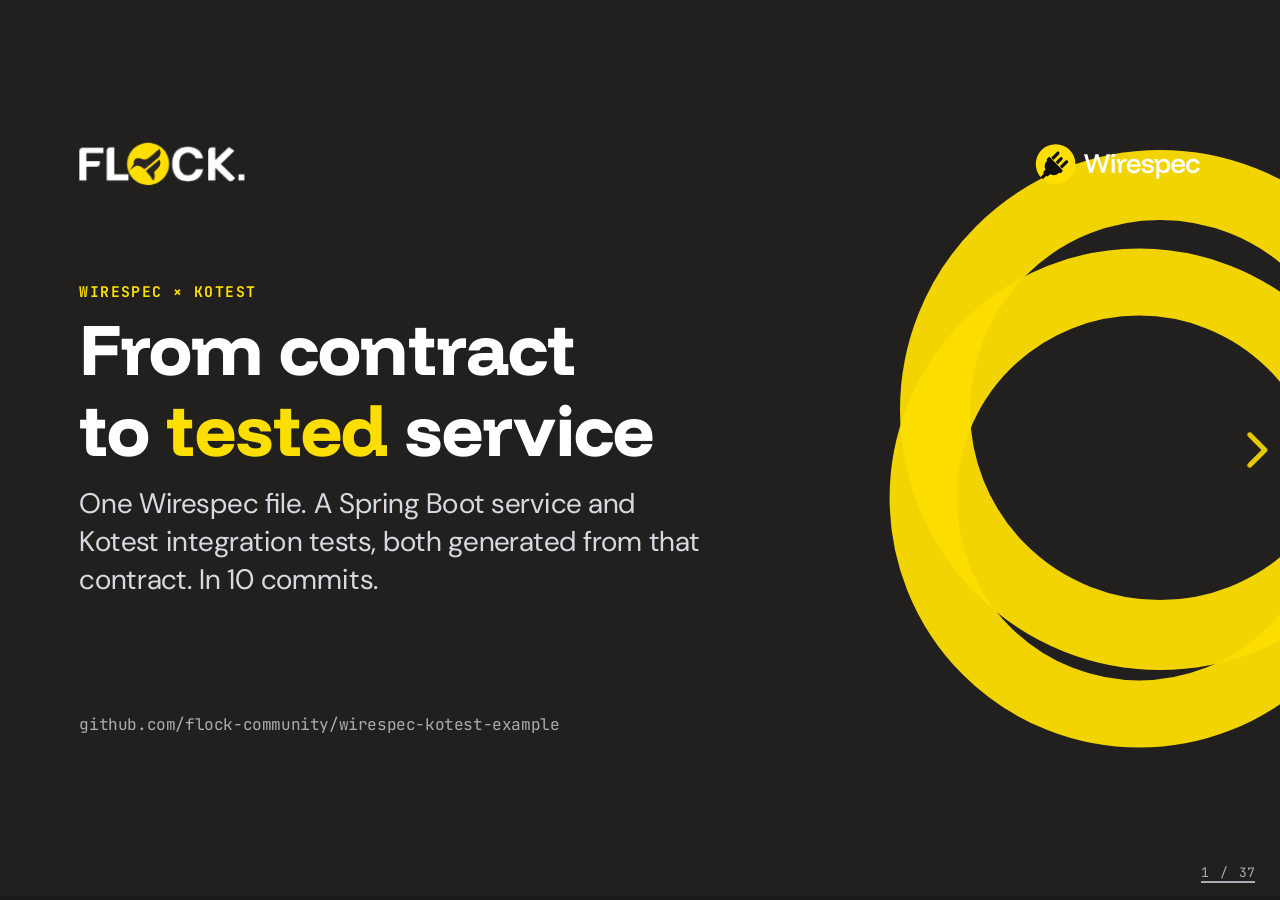
==== commit 23af6855: "Explain the generate extension and the reverse regex in step 6 A new step 6 slide shows that generat" ====
--- a/index.html
+++ b/index.html
@@ -134,8 +134,10 @@
     <section data-label="step-01 · write the contract">
       <p class="kicker">Step 01</p>
       <h2>library.ws</h2>
-      <div class="cols wide-right">
-        <pre><code class="language-wirespec" data-trim data-line-numbers="|1|3-5|7-12"><script type="text/template">
+      <div class="contract">
+        <pre><code class="language-wirespec" data-trim data-line-numbers="|1-3|5-7|9-14|16-23|25-28"><script type="text/template">
+type BookId = String(/^[0-9a-f]{8}-[0-9a-f]{4}-[0-9a-f]{4}-[0-9a-f]{4}-[0-9a-f]{12}$/g)
+
 type Isbn = String(/^97[89][0-9]{10}$/g)
 
 enum Genre {
@@ -148,8 +150,22 @@
   author: String,
   genre: Genre
 }
+
+type Book {
+  id: BookId,
+  isbn: Isbn,
+  title: String,
+  author: String,
+  genre: Genre,
+  available: Boolean
+}
+
+type ApiError {
+  code: Integer,
+  message: String
+}
         </script></code></pre>
-        <pre><code class="language-wirespec" data-trim><script type="text/template">
+        <pre><code class="language-wirespec" data-trim data-line-numbers="|1-3|5-8|10-13|15-25"><script type="text/template">
 endpoint ListBooks GET /books ? {genre: Genre?} -> {
   200 -> Book[]
 }
@@ -157,6 +173,11 @@
 endpoint AddBook POST BookInput /books -> {
   201 -> Book
   400 -> ApiError
+}
+
+endpoint GetBook GET /books/{id: BookId} -> {
+  200 -> Book
+  404 -> ApiError
 }
 
 endpoint BorrowBook POST /books/{id: BookId}/loan -> {
@@ -164,13 +185,22 @@
   404 -> ApiError
   409 -> ApiError
 }
+
+endpoint ReturnBook DELETE /books/{id: BookId}/loan -> {
+  200 -> Book
+  404 -> ApiError
+  409 -> ApiError
+}
         </script></code></pre>
       </div>
-      <p class="caption">Refined types with a regex, an enum, records, and endpoints with path and query parameters, a body and every status they can answer.</p>
-      <aside class="notes">
-        Isbn is a refined type: a String constrained by a regex. Remember the regex and the declared
-        statuses; both come back later. The test generators produce values that match the regex, and
-        every response a test receives is checked against these statuses.
+      <aside class="notes">
+        The complete contract of step 1, without its doc comments. BookId and Isbn are refined types:
+        Strings constrained by a regex. Genre is an enum. BookInput is what a librarian sends, Book is
+        what the API returns, and ApiError is the body of every failure. The five endpoints use a query
+        parameter, path parameters and a request body, and list every status they can answer.
+        Remember the regexes and the declared statuses; both come back later. The test generators
+        produce values that match the regexes, and every response a test receives is checked against
+        these statuses.
       </aside>
     </section>
 
@@ -457,6 +487,50 @@
 
     <section data-label="step-06 · generate the kotest dsl">
       <p class="kicker">Step 06</p>
+      <h2><code style="color: inherit">generate</code> is an extension, not part of your model</h2>
+      <span class="file">generated in the kotest package (abridged)</span>
+      <pre class="tight"><code class="language-kotlin" data-trim data-line-numbers="|1-3|5-9|11-12"><script type="text/template">
+// AddBookDsl.kt: an extension property on the generated endpoint object
+val AddBook.generate: AddBookGenerate
+    get() = AddBookGenerate()
+
+class AddBookGenerate internal constructor() {
+    suspend fun request(block: suspend AddBookScope.() -> Unit): Arb<AddBook.Request>
+    fun response201(block: AddBookResponse201Scope.() -> Unit = {}): Arb<AddBook.Response201>
+    fun response400(block: AddBookResponse400Scope.() -> Unit = {}): Arb<AddBook.Response400>
+}
+
+// BookInputDsl.kt: an extension function on the record's companion object
+fun BookInput.Companion.generate(block: BookInputBuilder.() -> Unit = {}): Arb<BookInput>
+      </script></code></pre>
+      <div class="cols">
+        <div>
+          <span class="file">in a test</span>
+          <pre class="tight"><code class="language-kotlin" data-trim><script type="text/template">
+import community.flock.library.contract.kotest.generate
+
+AddBook.generate.request { body { title("Dune") } }
+BookInput.generate { title("Dune") }
+          </script></code></pre>
+        </div>
+        <ul class="small">
+          <li>Not a member: endpoint objects and models stay plain Kotlin.</li>
+          <li>Models only get an empty <code>companion object</code>, the receiver for <code>BookInput.generate</code>.</li>
+          <li>Compiled with the tests only. One import brings them all in.</li>
+        </ul>
+      </div>
+      <aside class="notes">
+        generate is not a member of AddBook or BookInput. For endpoints, and later for channels, it is an
+        extension property that returns a small builder object with request, response201 and so on. For
+        records it is an extension function on the companion object, which is why KotestDslExtension
+        adds an empty companion object to every model. Because they are extensions in the kotest package,
+        they only exist in the test source set: production code never sees them. Kotlin imports by name,
+        so the single import of contract.kotest.generate brings every generate into scope.
+      </aside>
+    </section>
+
+    <section data-label="step-06 · generate the kotest dsl">
+      <p class="kicker">Step 06</p>
       <h2>Generated data, no Spring needed</h2>
       <div class="cols wide-left">
         <div>
@@ -497,9 +571,14 @@
           </script></code></pre>
         </div>
       </div>
-      <aside class="notes">
-        ISBNs are drawn from the regex, enums from their entries, and strings get readable values that
-        start with the field name. The lower-level API, kotestWirespecKotlinGenerator(seed), drives the
+      <p class="note"><strong>Reverse regex.</strong> Refined types are generated by running their regex backwards (with
+        <a href="https://github.com/flock-community/kotlin-rgxgen">rgxgen</a>):
+        <code>/^97[89][0-9]{10}$/g</code> → <code>9797433818565</code>, <code>9799713690494</code>, <code>9784216295930</code>.
+        Every value passes <code>validate()</code>, so <code>checkAll</code> above never fails on the contract.</p>
+      <aside class="notes">
+        ISBNs are generated with a reverse regex: rgxgen runs the regex from library.ws backwards and
+        produces strings that match it, so every generated ISBN is valid by construction. Enums are
+        drawn from their entries, and strings get readable values that start with the field name. The lower-level API, kotestWirespecKotlinGenerator(seed), drives the
         generators from step 2 and is deterministic per seed.
       </aside>
     </section>
--- a/css/flock.css
+++ b/css/flock.css
@@ -208,6 +208,18 @@
 .hljs-title.function_ { color: #fff1a8; }
 .hljs-subst { color: #ece9e6; }
 
+/* The full contract on one slide: two columns sized to their code */
+.reveal .contract {
+  display: grid;
+  grid-template-columns: auto auto;
+  justify-content: space-between;
+  align-items: start;
+  gap: 20px;
+}
+
+.reveal .contract pre { width: auto; margin: 0; font-size: 0.46em; line-height: 1.4; }
+.reveal .contract pre code { padding: 12px 16px; max-height: none; }
+
 /* Plain-text output blocks (test failures, console) */
 .reveal pre.output code {
   color: var(--flock-gray);
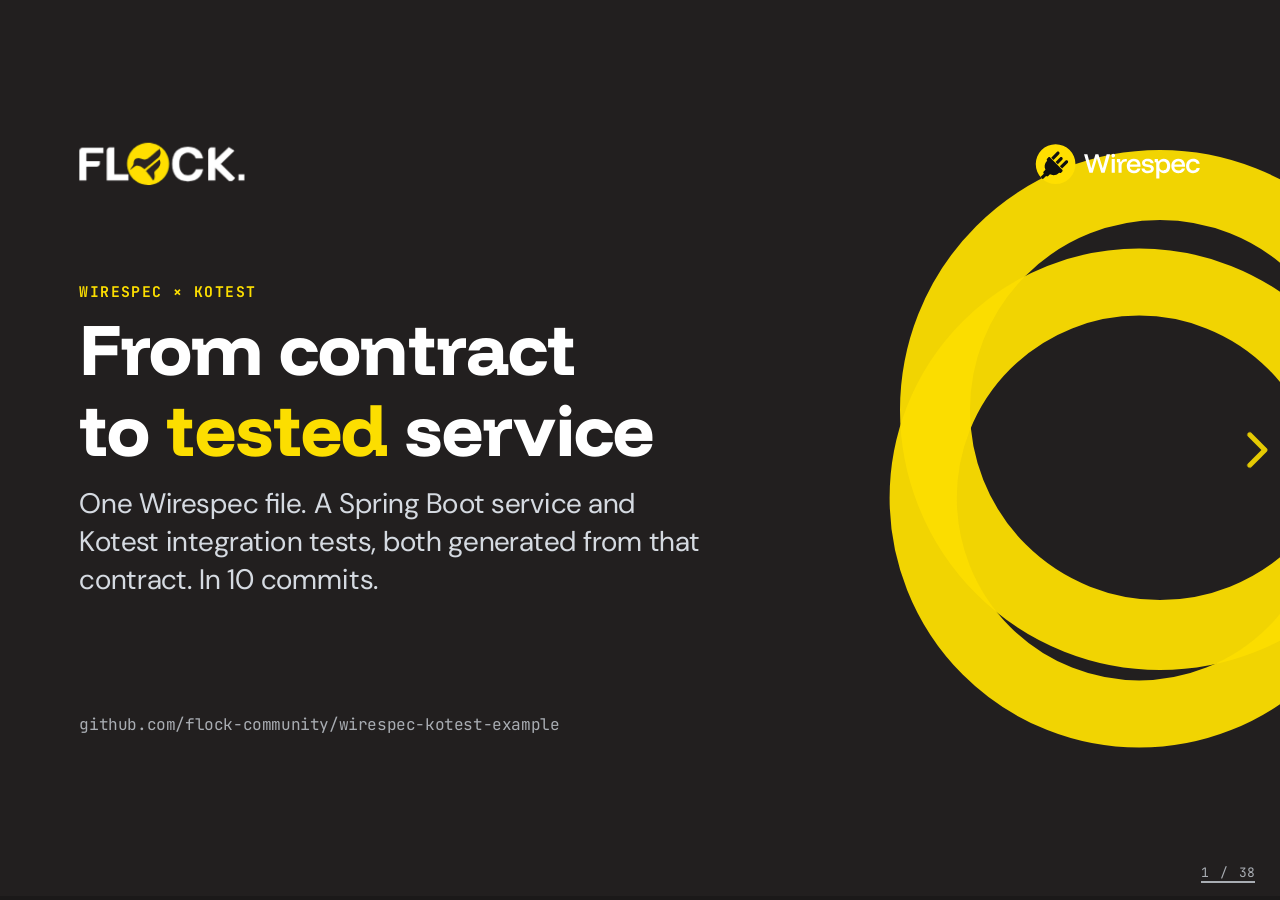
==== commit 61a4ce58: "Make clear in the slides that test data comes from property-based testing A new step 6 slide explain" ====
--- a/index.html
+++ b/index.html
@@ -87,14 +87,31 @@
         <div class="outputs">
           <div class="box">Models · endpoints · clients</div>
           <div class="box">Spring handler interfaces</div>
-          <div class="box test"><em>Kotest DSL</em>: <code>generate</code> · <code>call</code> · <code>mock</code> · <code>send</code></div>
-        </div>
-      </div>
-      <p class="lead" style="margin-top: 70px">Production code and test code from one source of truth.</p>
+          <div class="box test"><em>Kotest DSL</em>: <code>generate</code> · <code>call</code> · <code>mock</code> · <code>send</code><br><span class="muted small">test data from Kotest property-based testing</span></div>
+        </div>
+      </div>
+      <p class="lead" style="margin-top: 28px">Production code and test code from one source of truth.</p>
+      <div class="standards">
+        <h3>Compatible with the standards you already use</h3>
+        <div class="row">
+          <span class="std-label">Start from</span>
+          <span class="std">OpenAPI 2</span><span class="std">OpenAPI 3</span><span class="std">AsyncAPI</span><span class="std">Avro</span><span class="std">GraphQL</span>
+          <span class="std-note">converted to Wirespec, Kotest DSL included</span>
+        </div>
+        <div class="row">
+          <span class="std-label">Generate</span>
+          <span class="std">OpenAPI 2</span><span class="std">OpenAPI 3</span><span class="std">Avro</span>
+          <span class="std lang">Kotlin</span><span class="std lang">Java</span><span class="std lang">Scala</span><span class="std lang">TypeScript</span><span class="std lang">Python</span><span class="std lang">Rust</span>
+        </div>
+      </div>
       <aside class="notes">
         Wirespec compiles the contract to Kotlin. IR extensions add to what is generated: one puts the
         Spring annotations on the handlers, the other generates a typed test DSL built on Kotest
         generators. That last one is what this talk is about.
+        Wirespec works with the standards you already use. It converts OpenAPI 2 and 3, AsyncAPI, Avro
+        and GraphQL into Wirespec, and emits OpenAPI 2 and 3 and Avro again, next to code in six
+        languages. Already have an OpenAPI JSON file? The Gradle plugin's ConvertWirespecTask takes it as
+        input and generates the same Kotlin code and Kotest DSL, without writing a .ws file first.
       </aside>
     </section>
 
@@ -449,7 +466,7 @@
       <div class="frame">
         <p class="number">06</p>
         <h2>Generate the Kotest DSL</h2>
-        <p>One more IR extension, and the contract becomes a test DSL.</p>
+        <p>One more IR extension, and the contract becomes a test DSL whose data comes from property-based testing.</p>
         <p><span class="pill">git checkout step-06</span></p>
       </div>
     </section>
@@ -531,6 +548,49 @@
 
     <section data-label="step-06 · generate the kotest dsl">
       <p class="kicker">Step 06</p>
+      <h2>Test data comes from property-based testing</h2>
+      <p class="small muted">Every value the DSL produces is a sample from a Kotest <code>Arb</code>, the generators of Kotest's property-based testing. The contract decides which <code>Arb</code>.</p>
+      <div class="cols wide-left">
+        <table class="grid compact">
+          <tr><th>In the contract</th><th>Generated with</th></tr>
+          <tr><td><code>isbn: Isbn</code> (a regex)</td><td>reverse regex: <code>9797433818565</code></td></tr>
+          <tr><td><code>title: String</code></td><td>field name + 8 chars: <code>title-Y4xwT7n9</code></td></tr>
+          <tr><td><code>genre: Genre</code></td><td><code>Arb.element(FICTION, …)</code></td></tr>
+          <tr><td><code>available: Boolean</code></td><td><code>Arb.boolean()</code></td></tr>
+          <tr><td><code>stars: Integer(1, 5)</code></td><td><code>Arb.long(1..5)</code></td></tr>
+          <tr><td><code>Review[]</code></td><td>1 to 10 generated elements</td></tr>
+          <tr><td><code>average: Number?</code></td><td><code>null</code> 1 in 5 times</td></tr>
+          <tr><td><code>title("Dune")</code> in a test</td><td><code>Arb.constant("Dune")</code></td></tr>
+        </table>
+        <div>
+          <span class="file">one Arb, three ways to use it</span>
+          <pre class="tight"><code class="language-kotlin" data-trim><script type="text/template">
+val books: Arb<BookInput> = BookInput.generate()
+
+books.draw()                     // one sample
+
+checkAll(books) { book -> }      // many samples,
+                                 // shrunk on failure
+
+AddBook.generate.request { }
+    .call()                      // a fresh sample per call
+          </script></code></pre>
+          <p class="note">Each test gets its own seeded <code>RandomSource</code>: new data on every run, and the seed is printed when a call breaks the contract.</p>
+        </div>
+      </div>
+      <aside class="notes">
+        This is the key idea behind the DSL. It does not hand-roll test data: every value is a sample from
+        a Kotest Arb, the same generators Kotest uses for property-based testing. The contract picks the
+        Arb: a regex becomes a reverse regex, an enum an Arb.element, bounds on an Integer an Arb.long
+        within those bounds, a nullable field is null one time in five. A value you pin is just an
+        Arb.constant. Because it is all Arbs, you can draw one sample, run checkAll over many, or let
+        call() draw a fresh one per request. Each test gets its own seeded random source, so the data
+        changes every run and the seed is printed when a call fails.
+      </aside>
+    </section>
+
+    <section data-label="step-06 · generate the kotest dsl">
+      <p class="kicker">Step 06</p>
       <h2>Generated data, no Spring needed</h2>
       <div class="cols wide-left">
         <div>
@@ -664,7 +724,7 @@
       </div>
       <ul class="check small">
         <li class="fragment">No JSON, no URLs: rename a field in <code>library.ws</code> and the test stops compiling.</li>
-        <li class="fragment">Only the title is pinned. ISBN, author and genre are generated, and valid.</li>
+        <li class="fragment">Only the title is pinned. ISBN, author and genre are drawn from Kotest <code>Arb</code>s: new, valid values every run.</li>
         <li class="fragment"><code>call()</code> returns the sealed <code>Response</code>; <code>shouldBeInstanceOf</code> narrows it to a type.</li>
       </ul>
       <aside class="notes">
@@ -987,7 +1047,7 @@
       <h2>What you get</h2>
       <div class="cols cards big">
         <div class="card"><h3>One source of truth</h3><p>Production code, clients and the test DSL are generated from the same contract.</p></div>
-        <div class="card"><h3>Pin what matters</h3><p>A scenario spells out what it is about. Everything else is generated, and valid.</p></div>
+        <div class="card"><h3>Pin what matters</h3><p>A scenario spells out what it is about. Everything else comes from property-based generators, and is valid.</p></div>
         <div class="card"><h3>The contract checks every call</h3><p>Undeclared statuses and bodies of the wrong shape fail the test.</p></div>
         <div class="card"><h3>All of Kotest</h3><p>Property tests, shrinking and <code>eventually</code>, against the real service.</p></div>
       </div>
--- a/css/flock.css
+++ b/css/flock.css
@@ -318,7 +318,10 @@
   font-weight: 600;
 }
 
-.reveal table.grid code { font-size: 0.9em; }
+.reveal table.grid code { font-size: 0.9em; white-space: nowrap; }
+.reveal table.grid.compact { font-size: 0.6em; }
+.reveal table.grid.compact th,
+.reveal table.grid.compact td { padding: 8px 12px; }
 
 /* Title slide */
 
@@ -417,7 +420,7 @@
   grid-template-columns: 1fr auto 1.2fr auto 1.4fr;
   align-items: center;
   gap: 18px;
-  margin-top: 90px;
+  margin-top: 40px;
 }
 
 .reveal .flow .arrow { color: var(--flock-yellow); font-size: 1.6em; font-weight: 700; }
@@ -428,6 +431,41 @@
 .reveal .flow .outputs { display: grid; gap: 12px; }
 .reveal .flow .outputs .box { padding: 12px 18px; font-size: 0.7em; }
 .reveal .flow .outputs .box.test { border-color: var(--flock-turquoise); }
+
+/* Standards Wirespec converts from and generates */
+
+.reveal .standards {
+  margin-top: 30px;
+  padding: 18px 24px 20px;
+  border-radius: 14px;
+  background: var(--surface);
+  border: 1px solid var(--surface-line);
+}
+
+.reveal .standards h3 { margin: 0 0 6px; font-size: 0.8em; color: var(--flock-yellow); }
+
+.reveal .standards .row {
+  display: flex;
+  flex-wrap: wrap;
+  align-items: center;
+  gap: 8px;
+  margin-top: 10px;
+  font-size: 0.6em;
+}
+
+.reveal .standards .std-label { width: 7.2em; color: var(--flock-gray); font-weight: 500; }
+.reveal .standards .std-note { margin-left: 6px; color: var(--muted); }
+
+.reveal .standards .std {
+  padding: 4px 12px;
+  border-radius: 999px;
+  border: 1px solid var(--flock-turquoise);
+  color: var(--flock-turquoise);
+  font-family: var(--r-code-font);
+  font-size: 0.92em;
+}
+
+.reveal .standards .std.lang { border-color: var(--surface-line); color: var(--flock-gray); }
 
 /* Footer with the Flock wordmark, outside the scaled slides */
 
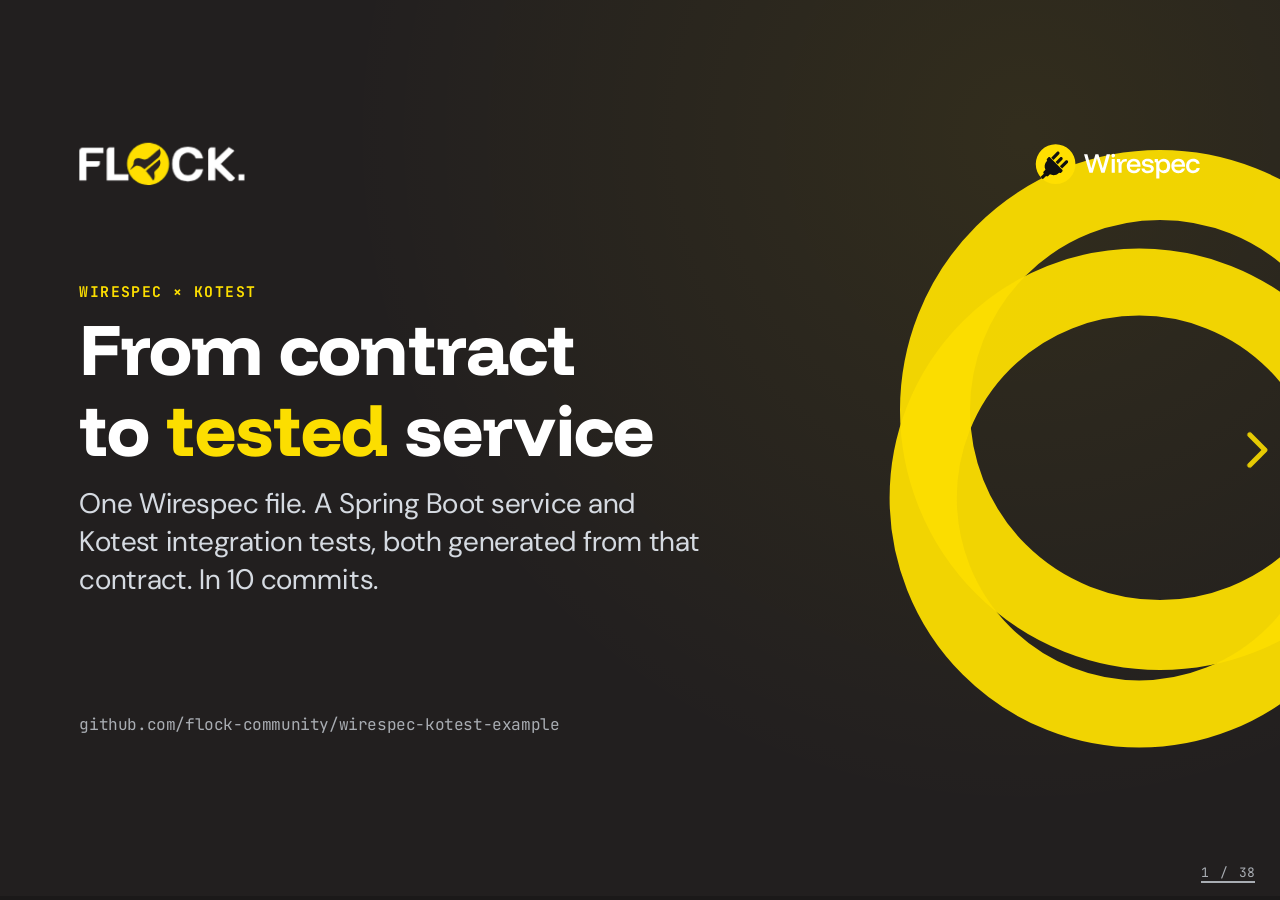
==== commit 2a182255: "Add the glitch slide transitions to the slides Every slide's content now rises out of a soft blur wi" ====
--- a/index.html
+++ b/index.html
@@ -11,6 +11,7 @@
   <link rel="stylesheet" href="css/flock.css">
 </head>
 <body>
+<svg width="0" height="0" style="position: absolute" aria-hidden="true" id="glitch-filters"></svg>
 <div class="reveal">
   <div class="deck-footer">
     <img src="assets/flock-logo.png" alt="Flock.">
@@ -21,7 +22,7 @@
 
     <!-- ============================================================ Intro -->
 
-    <section class="title-slide" data-state="title">
+    <section class="title-slide" data-state="title" data-glitch="strong">
       <div class="frame">
         <div class="brand-row">
           <img src="assets/flock-logo.png" alt="Flock.">
@@ -139,7 +140,7 @@
 
     <!-- ============================================================ Step 1 -->
 
-    <section class="divider" data-state="divider" data-background-color="#fcde00">
+    <section class="divider" data-state="divider" data-glitch="strong" data-background-color="#fcde00">
       <div class="frame">
         <p class="number">01</p>
         <h2>Write the contract</h2>
@@ -223,7 +224,7 @@
 
     <!-- ============================================================ Step 2 -->
 
-    <section class="divider" data-state="divider" data-background-color="#fcde00">
+    <section class="divider" data-state="divider" data-glitch="strong" data-background-color="#fcde00">
       <div class="frame">
         <p class="number">02</p>
         <h2>Generate Kotlin</h2>
@@ -318,7 +319,7 @@
 
     <!-- ============================================================ Step 3 -->
 
-    <section class="divider" data-state="divider" data-background-color="#fcde00">
+    <section class="divider" data-state="divider" data-glitch="strong" data-background-color="#fcde00">
       <div class="frame">
         <p class="number">03</p>
         <h2>Spring Boot</h2>
@@ -377,7 +378,7 @@
 
     <!-- ============================================================ Step 4 -->
 
-    <section class="divider" data-state="divider" data-background-color="#fcde00">
+    <section class="divider" data-state="divider" data-glitch="strong" data-background-color="#fcde00">
       <div class="frame">
         <p class="number">04</p>
         <h2>Implement the handlers</h2>
@@ -420,7 +421,7 @@
 
     <!-- ============================================================ Step 5 -->
 
-    <section class="divider" data-state="divider" data-background-color="#fcde00">
+    <section class="divider" data-state="divider" data-glitch="strong" data-background-color="#fcde00">
       <div class="frame">
         <p class="number">05</p>
         <h2>The classic test</h2>
@@ -462,7 +463,7 @@
 
     <!-- ============================================================ Step 6 -->
 
-    <section class="divider" data-state="divider" data-background-color="#fcde00">
+    <section class="divider" data-state="divider" data-glitch="strong" data-background-color="#fcde00">
       <div class="frame">
         <p class="number">06</p>
         <h2>Generate the Kotest DSL</h2>
@@ -645,7 +646,7 @@
 
     <!-- ============================================================ Step 7 -->
 
-    <section class="divider" data-state="divider" data-background-color="#fcde00">
+    <section class="divider" data-state="divider" data-glitch="strong" data-background-color="#fcde00">
       <div class="frame">
         <p class="number">07</p>
         <h2>Scenario tests over real HTTP</h2>
@@ -757,7 +758,7 @@
 
     <!-- ============================================================ Step 8 -->
 
-    <section class="divider" data-state="divider" data-background-color="#fcde00">
+    <section class="divider" data-state="divider" data-glitch="strong" data-background-color="#fcde00">
       <div class="frame">
         <p class="number">08</p>
         <h2>Property-based integration tests</h2>
@@ -836,7 +837,7 @@
 
     <!-- ============================================================ Step 9 -->
 
-    <section class="divider" data-state="divider" data-background-color="#fcde00">
+    <section class="divider" data-state="divider" data-glitch="strong" data-background-color="#fcde00">
       <div class="frame">
         <p class="number">09</p>
         <h2>Mock a downstream service</h2>
@@ -952,7 +953,7 @@
 
     <!-- ============================================================ Step 10 -->
 
-    <section class="divider" data-state="divider" data-background-color="#fcde00">
+    <section class="divider" data-state="divider" data-glitch="strong" data-background-color="#fcde00">
       <div class="frame">
         <p class="number">10</p>
         <h2>Test an async channel</h2>
@@ -1057,7 +1058,7 @@
       </aside>
     </section>
 
-    <section data-label="thank you">
+    <section data-label="thank you" data-glitch="strong">
       <div class="cols" style="grid-template-columns: 1.4fr 1fr; align-items: center; height: 100%">
         <div>
           <p class="kicker">Thank you</p>
--- a/css/flock.css
+++ b/css/flock.css
@@ -63,8 +63,17 @@
   --r-overlay-element-fg-color: 255, 255, 255;
 }
 
+/* A faint yellow glow that drifts to a new spot on every slide change */
+@property --glow-x { syntax: "<percentage>"; inherits: true; initial-value: 80%; }
+@property --glow-y { syntax: "<percentage>"; inherits: true; initial-value: 15%; }
+
 .reveal-viewport {
-  background-color: var(--r-background-color);
+  background:
+    radial-gradient(1100px circle at var(--glow-x) var(--glow-y), rgba(252, 222, 0, 0.075), transparent 62%),
+    var(--r-background-color);
+  transition:
+    --glow-x 1.8s cubic-bezier(0.4, 0, 0.2, 1),
+    --glow-y 1.8s cubic-bezier(0.4, 0, 0.2, 1);
 }
 
 .reveal {
@@ -506,3 +515,72 @@
 .reveal .controls { color: var(--flock-yellow); }
 .reveal-viewport.divider .reveal .controls,
 .reveal-viewport.divider .reveal .progress { color: var(--flock-black); }
+
+/* Transitions. Every slide: content rises out of a soft blur with a brief cyan/magenta fringe. */
+
+.reveal .slides section.enter > :not(aside):not(.fragment) {
+  animation: rise-in 700ms cubic-bezier(0.2, 0.7, 0.2, 1) both;
+}
+
+.reveal .slides section.enter > :nth-child(2):not(aside):not(.fragment) { animation-delay: 70ms; }
+.reveal .slides section.enter > :nth-child(3):not(aside):not(.fragment) { animation-delay: 140ms; }
+.reveal .slides section.enter > :nth-child(4):not(aside):not(.fragment) { animation-delay: 210ms; }
+.reveal .slides section.enter > :nth-child(n + 5):not(aside):not(.fragment) { animation-delay: 280ms; }
+
+@keyframes rise-in {
+  from { opacity: 0; translate: 0 18px; filter: blur(8px); }
+  to { opacity: 1; translate: 0 0; filter: blur(0); }
+}
+
+.reveal .slides section.glitch-in { animation: glitch-in 300ms steps(1, end) both; }
+
+@keyframes glitch-in {
+  0% { filter: url(#rgb-1); }
+  35% { filter: url(#rgb-2); }
+  70% { filter: url(#rgb-3); }
+  100% { filter: none; }
+}
+
+/* Title, step dividers and the last slide (data-glitch="strong"): the full RGB glitch */
+
+.reveal .slides section.glitch-strong { animation: glitch-strong 620ms steps(1, end) both; }
+
+@keyframes glitch-strong {
+  0% { filter: url(#rgb-4); translate: -18px 0; clip-path: inset(0); }
+  10% { filter: url(#rgb-5); translate: 14px 0; clip-path: inset(14% 0 58% 0); }
+  18% { filter: url(#rgb-4); translate: -8px 0; clip-path: inset(0); }
+  28% { filter: url(#rgb-5); translate: 10px 0; clip-path: inset(46% 0 30% 0); }
+  36% { filter: url(#rgb-1); translate: -4px 0; clip-path: inset(0); }
+  52% { filter: url(#rgb-5); translate: 3px 0; clip-path: inset(0 0 72% 0); }
+  60% { filter: url(#rgb-2); translate: 0 0; clip-path: inset(0); }
+  80% { filter: url(#rgb-3); translate: 2px 0; }
+  100% { filter: none; translate: 0 0; clip-path: none; }
+}
+
+.glitch-overlay {
+  position: fixed;
+  inset: 0;
+  z-index: 40;
+  pointer-events: none;
+  opacity: 0;
+  background: repeating-linear-gradient(0deg, transparent 0 3px, rgba(0, 0, 0, 0.22) 3px 6px);
+}
+
+.glitch-overlay.on { animation: glitch-flicker 620ms steps(1, end) both; }
+.glitch-overlay i { position: absolute; height: 2px; mix-blend-mode: screen; }
+
+@keyframes glitch-flicker {
+  0% { opacity: 1; }
+  20% { opacity: 0.45; }
+  36% { opacity: 0.9; }
+  60% { opacity: 0.35; }
+  100% { opacity: 0; }
+}
+
+@media (prefers-reduced-motion: reduce) {
+  .reveal .slides section.enter > :not(aside):not(.fragment),
+  .reveal .slides section.glitch-in,
+  .reveal .slides section.glitch-strong,
+  .glitch-overlay.on { animation: none; }
+  .reveal-viewport { transition: none; }
+}
